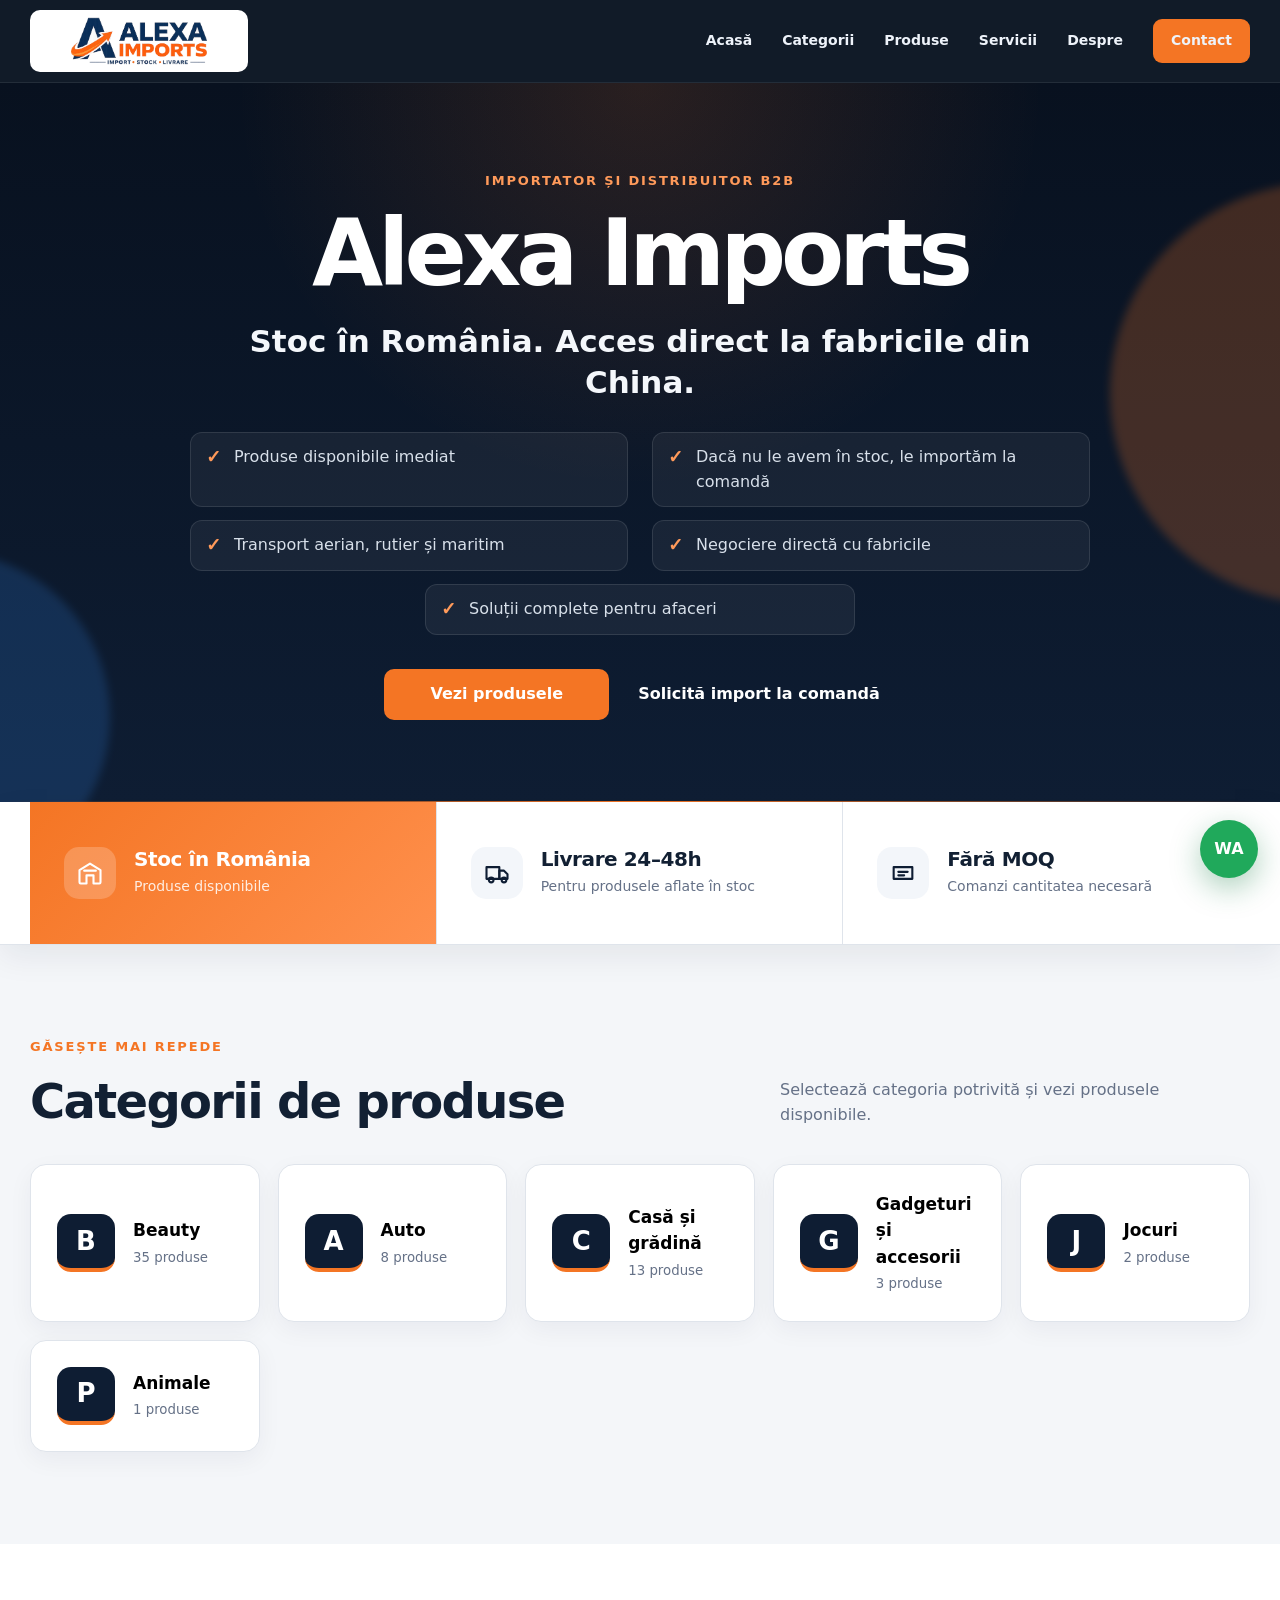
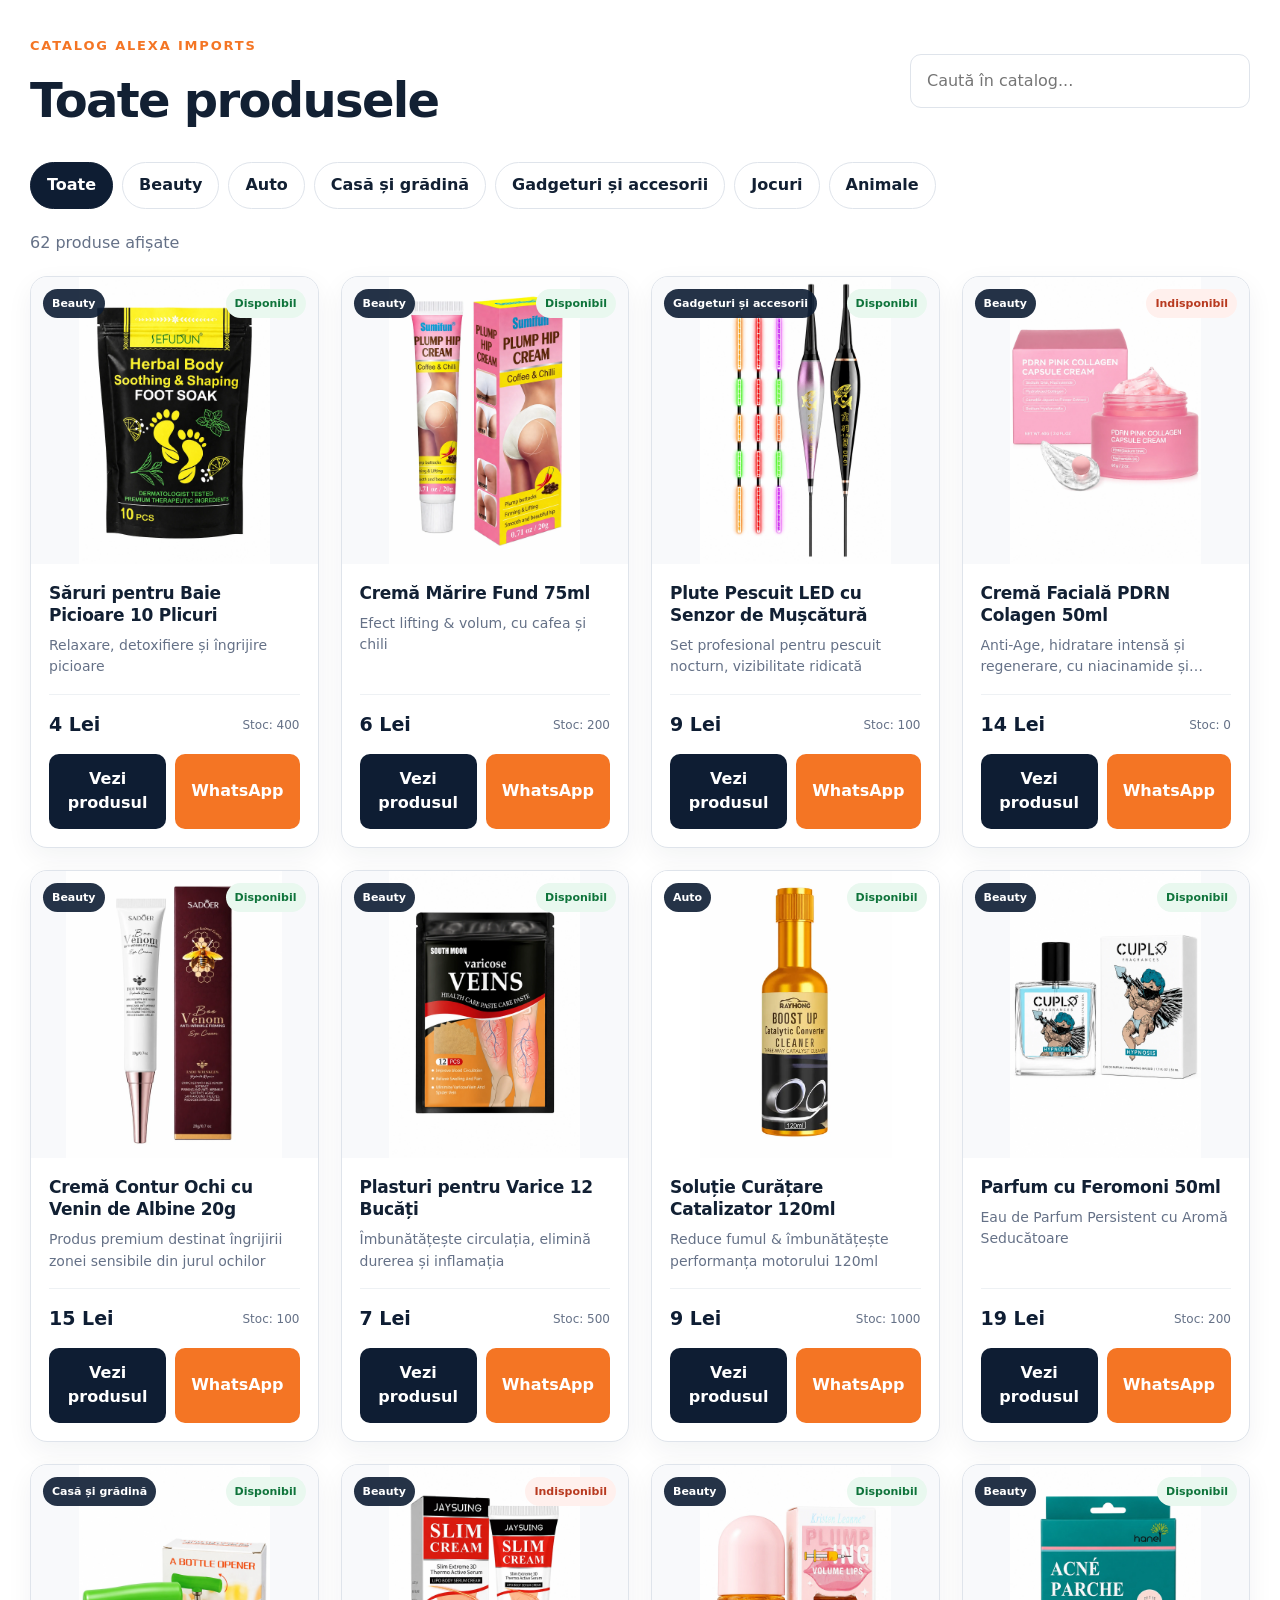
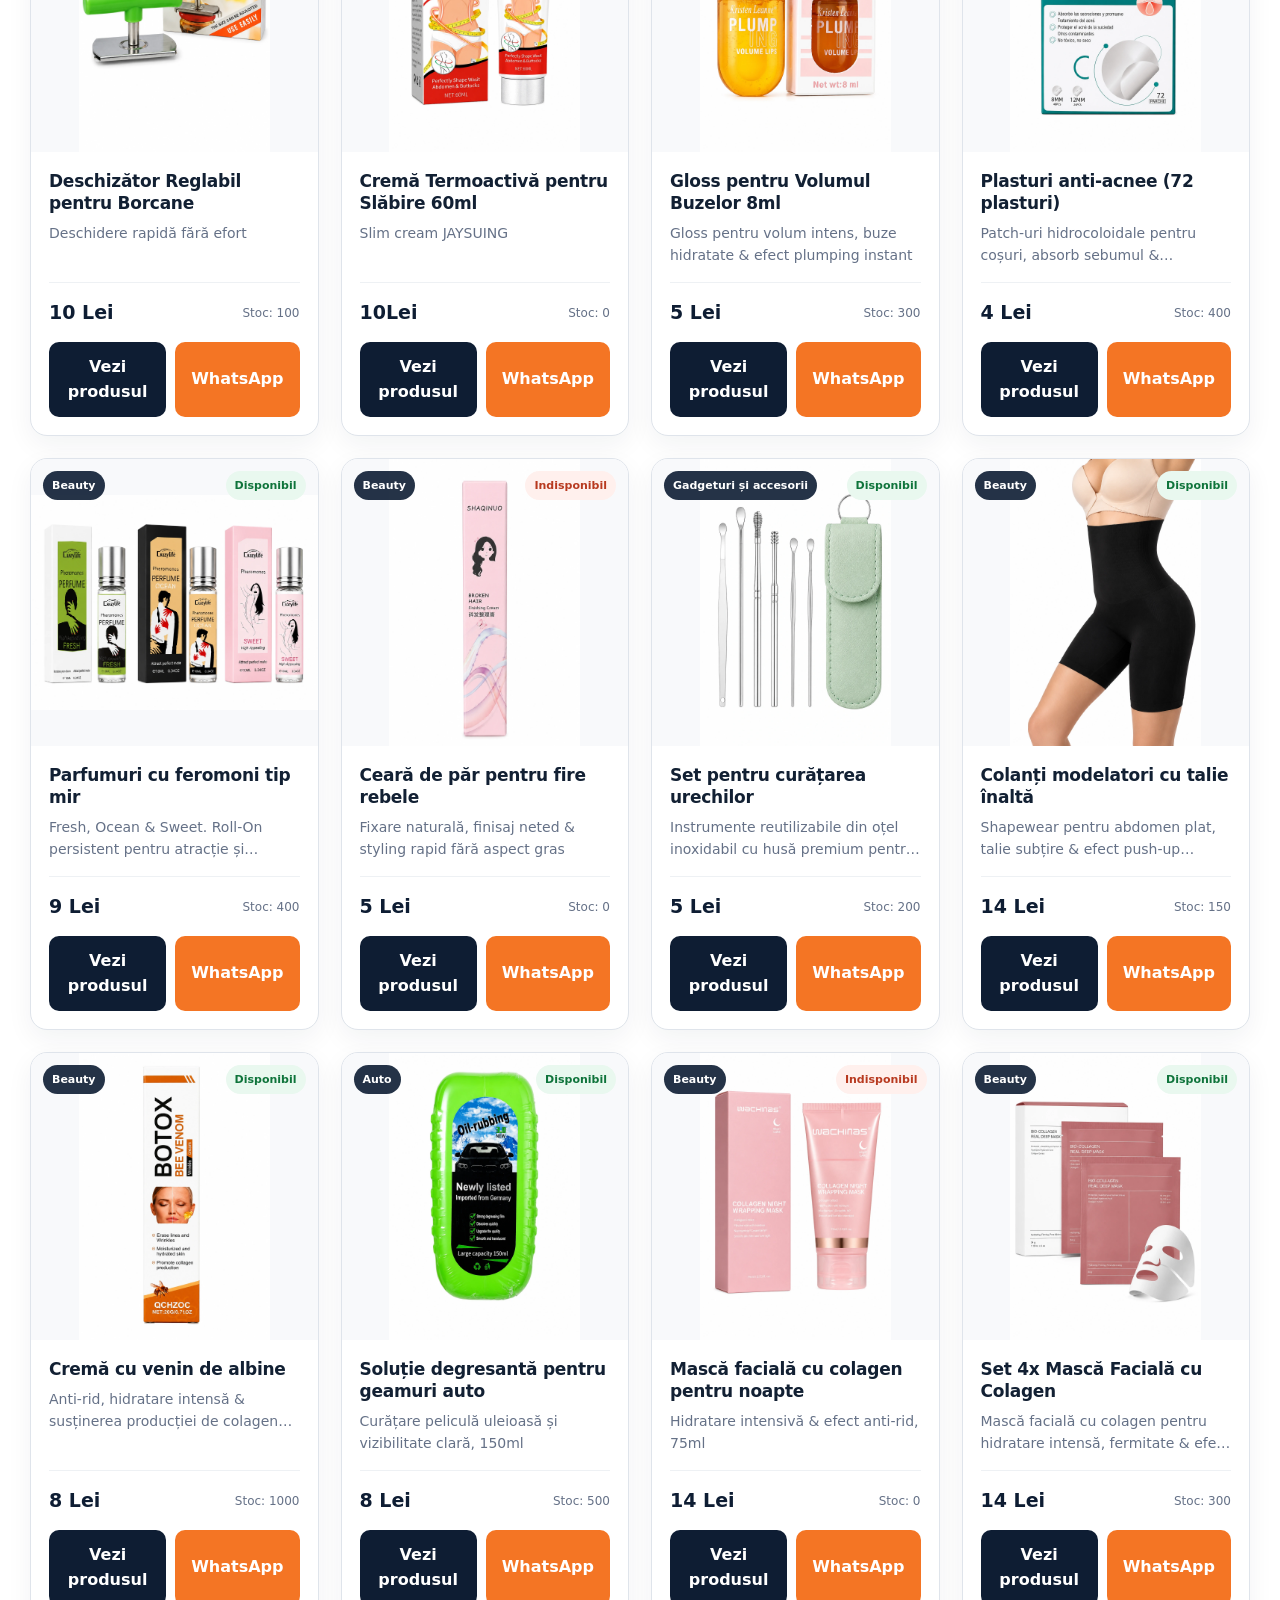
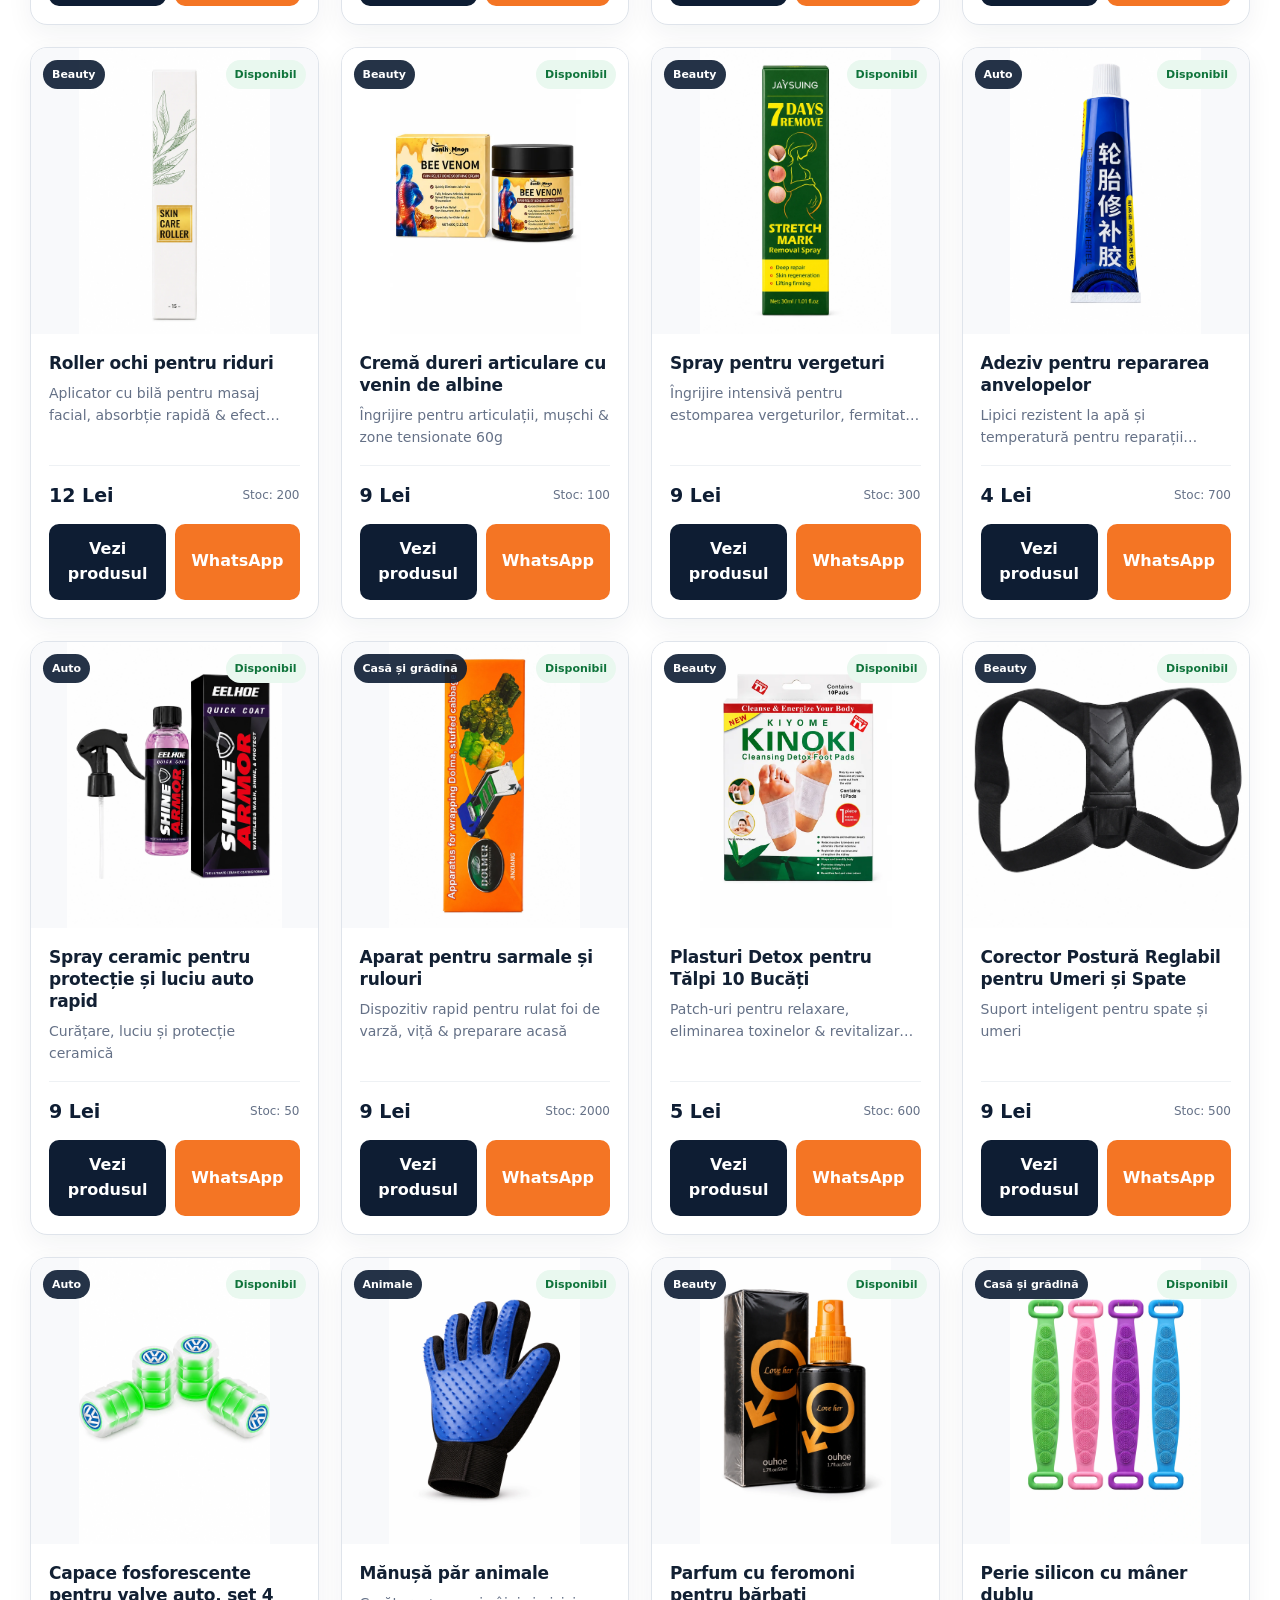
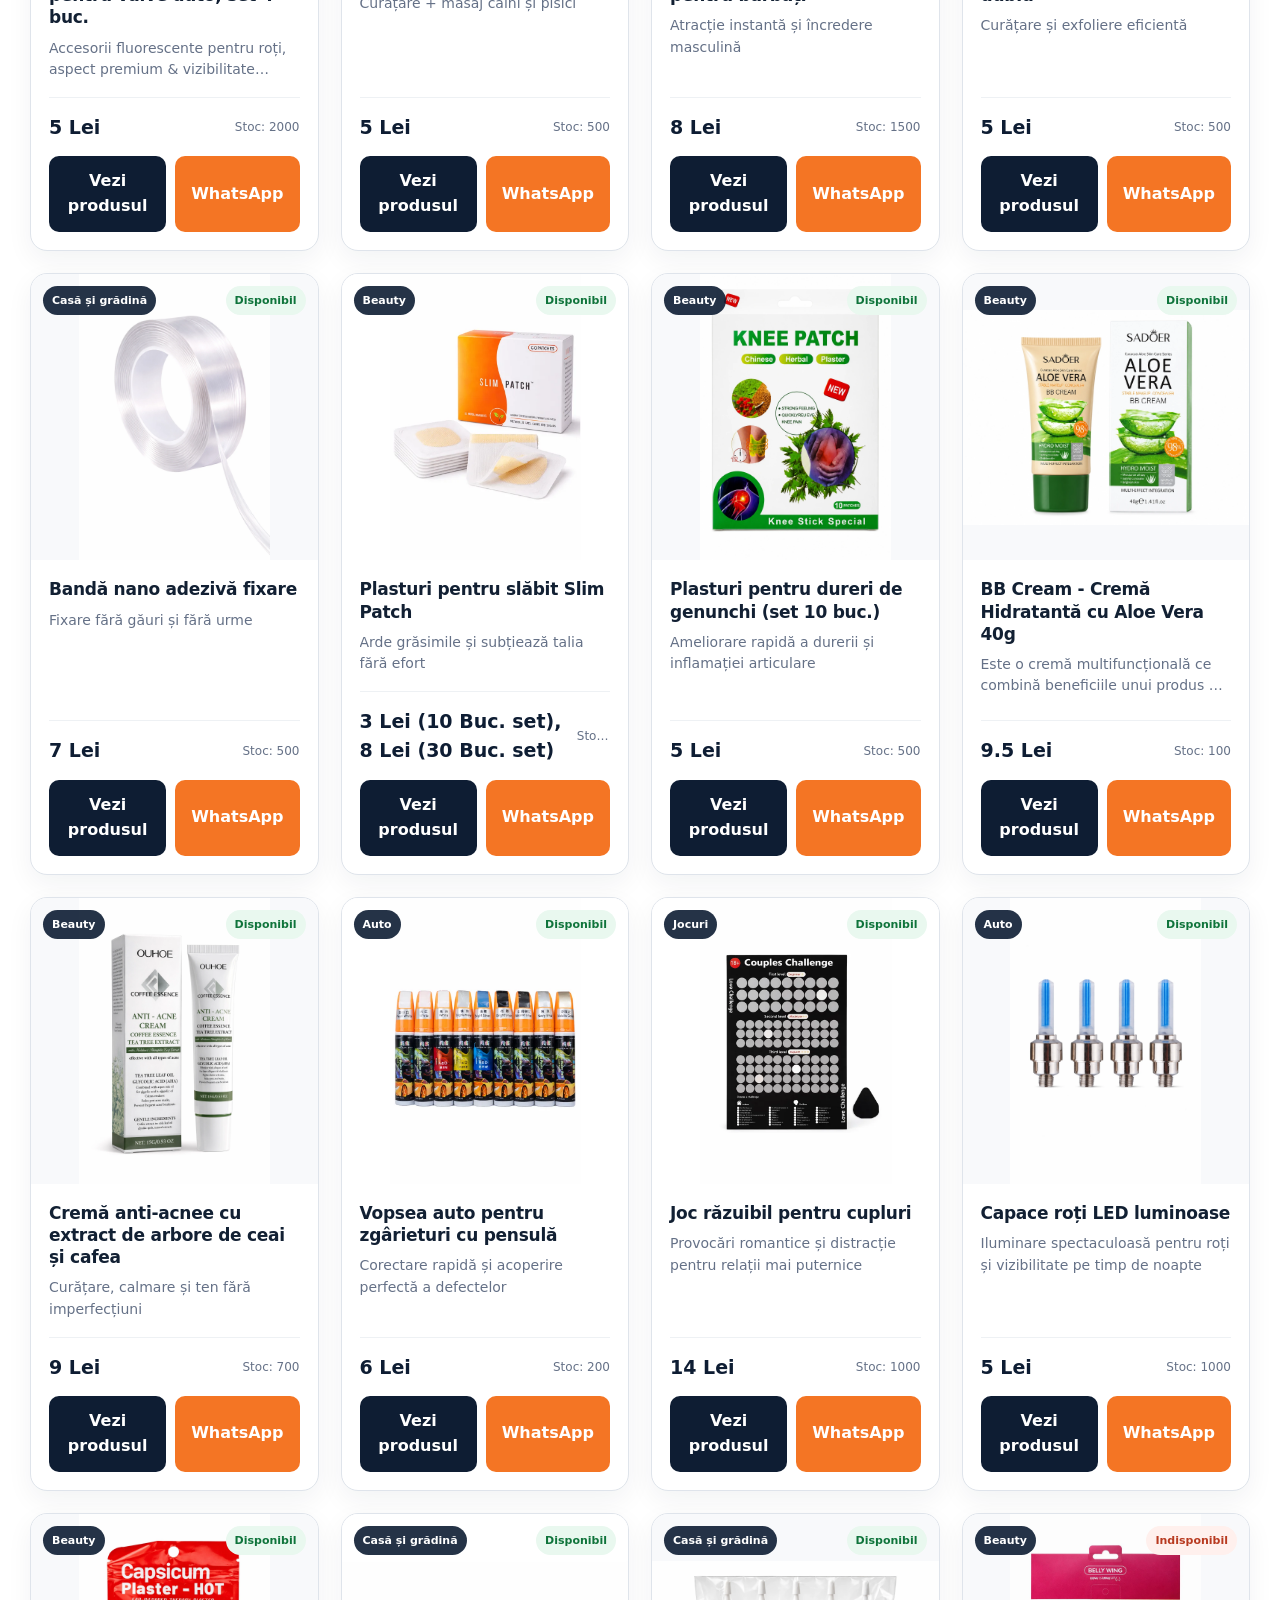
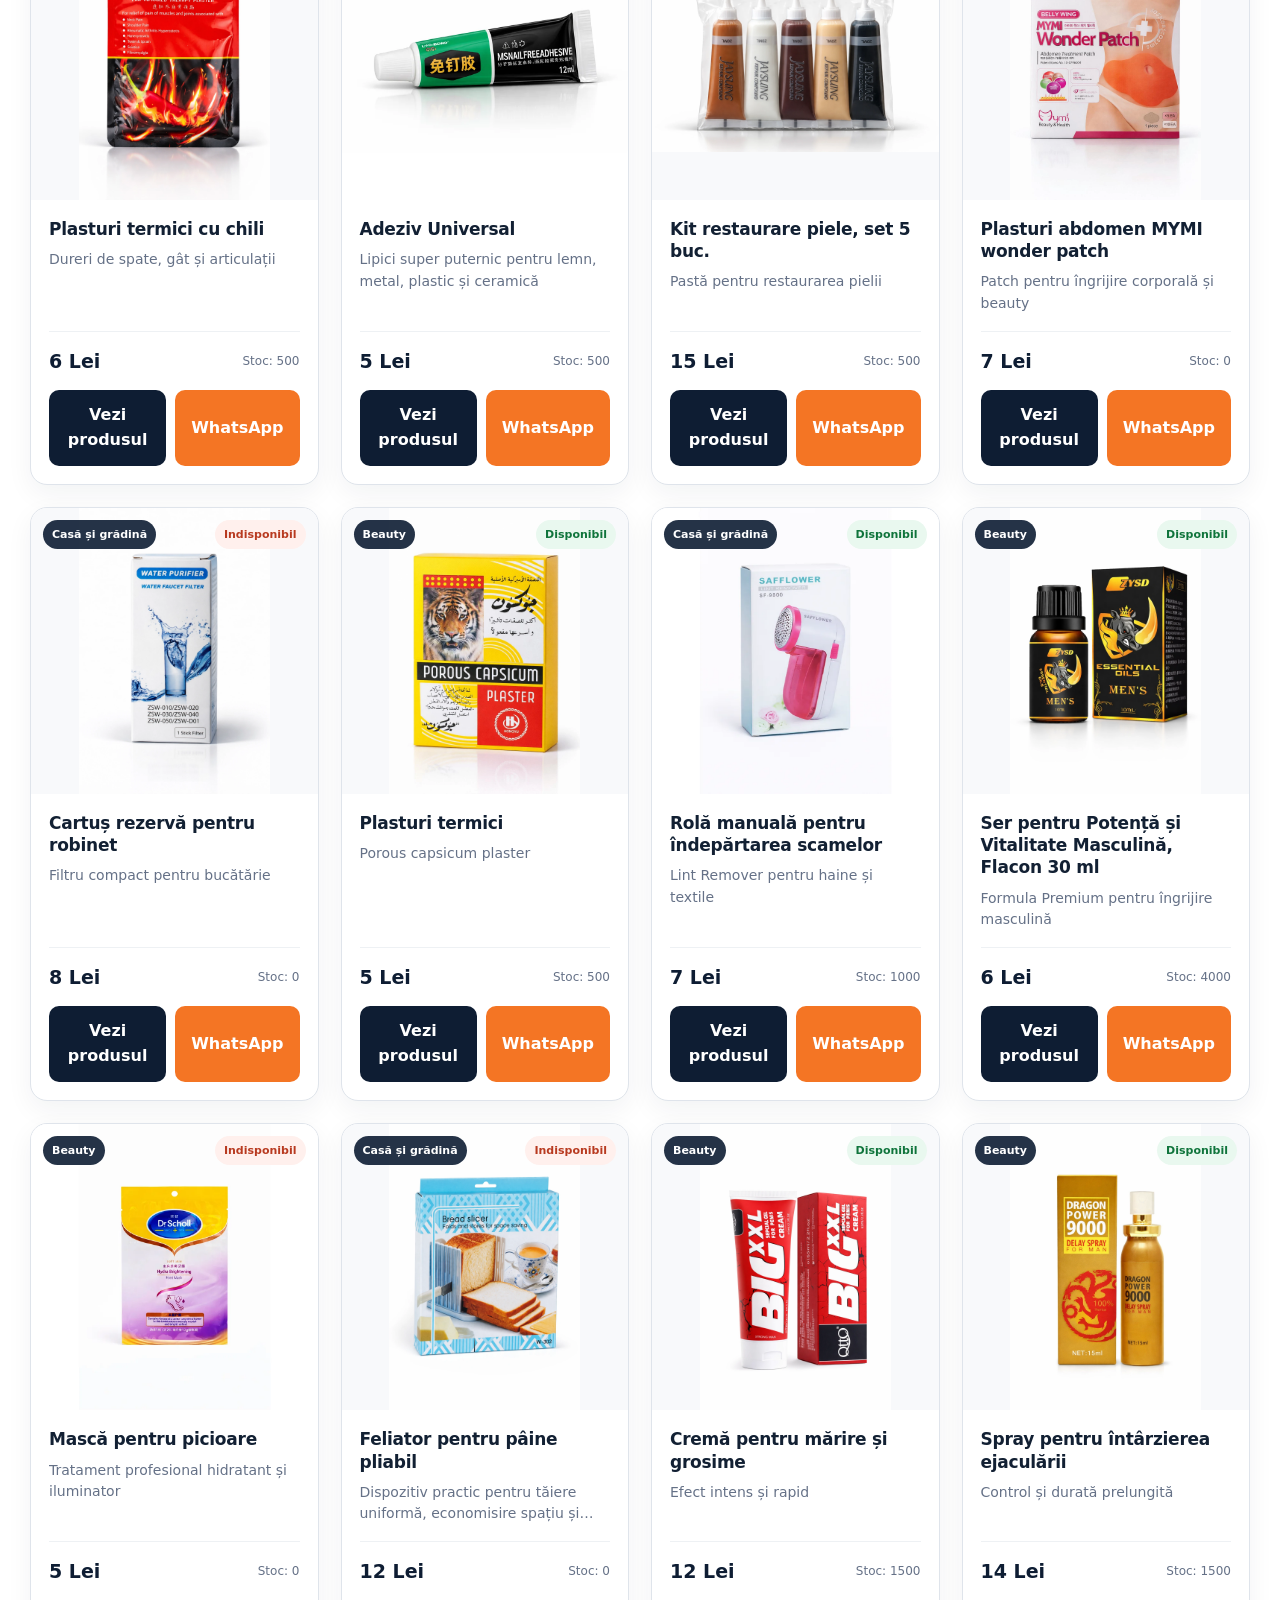
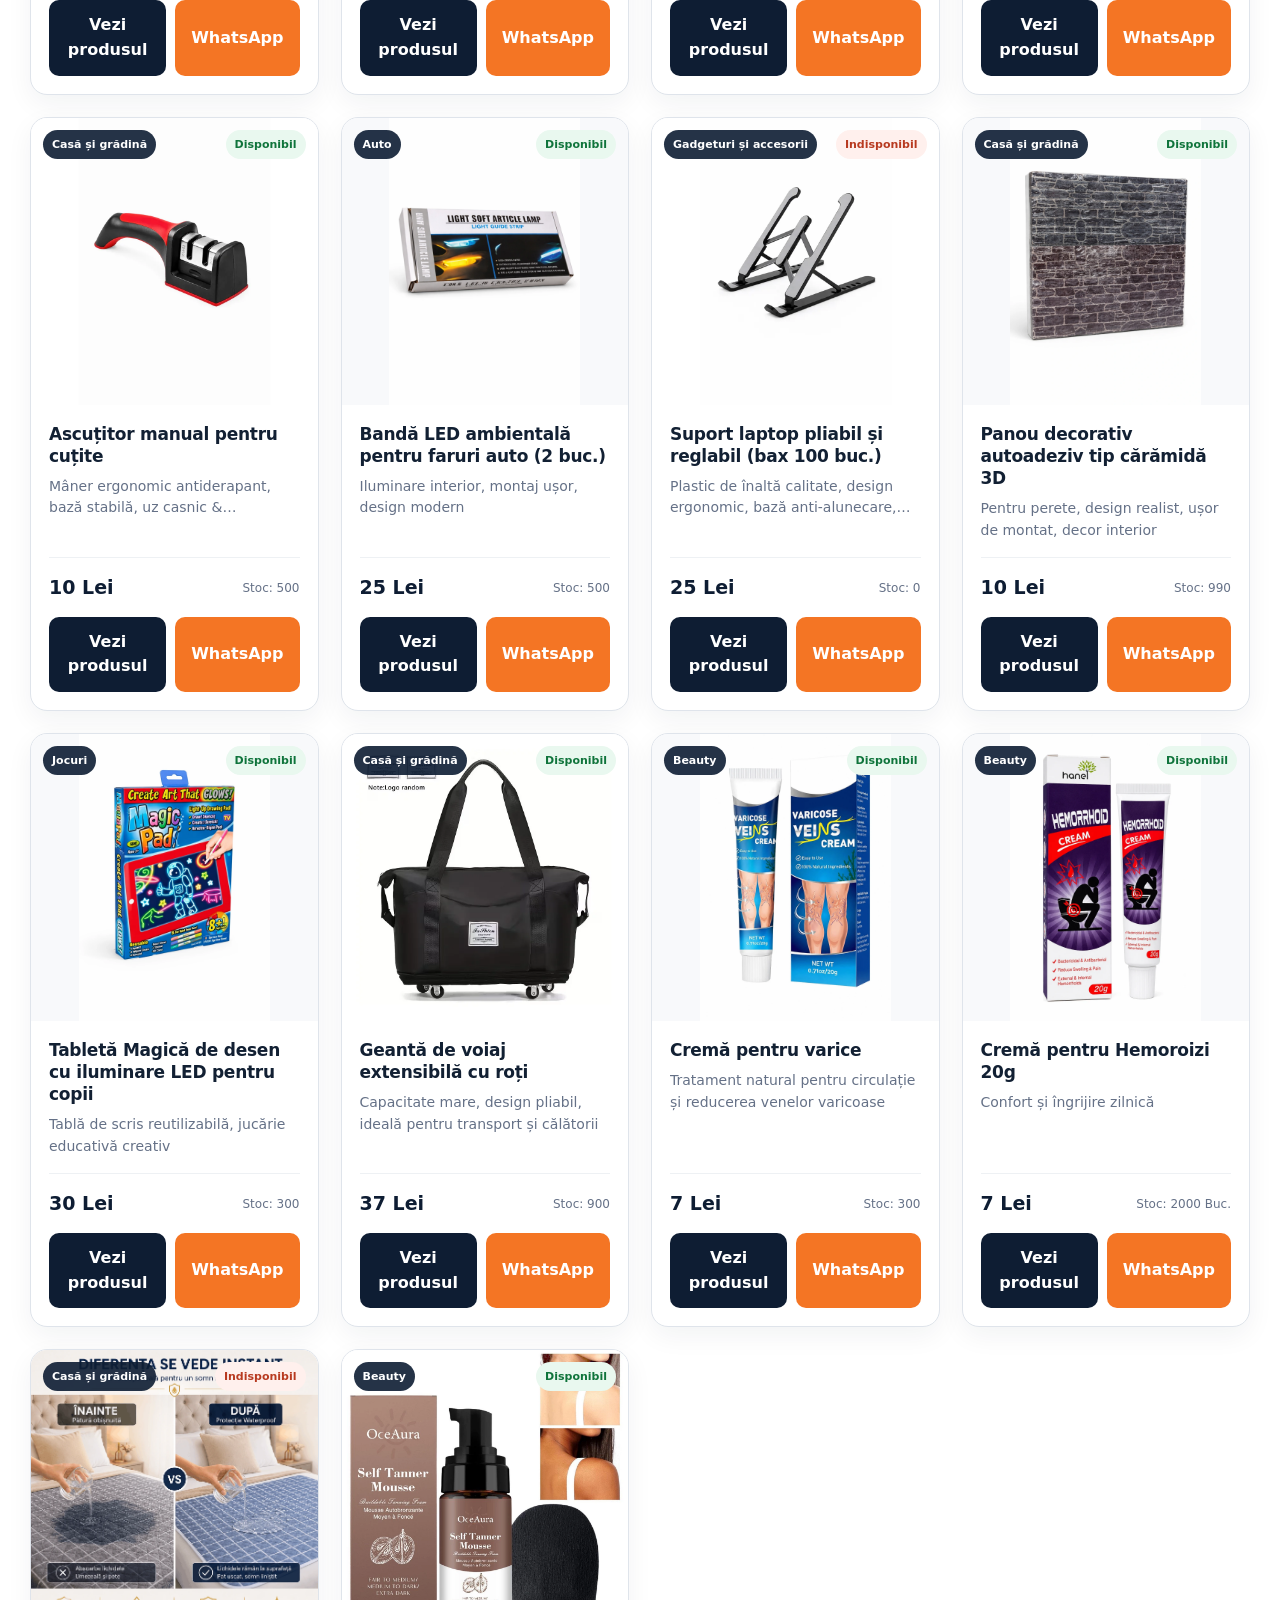
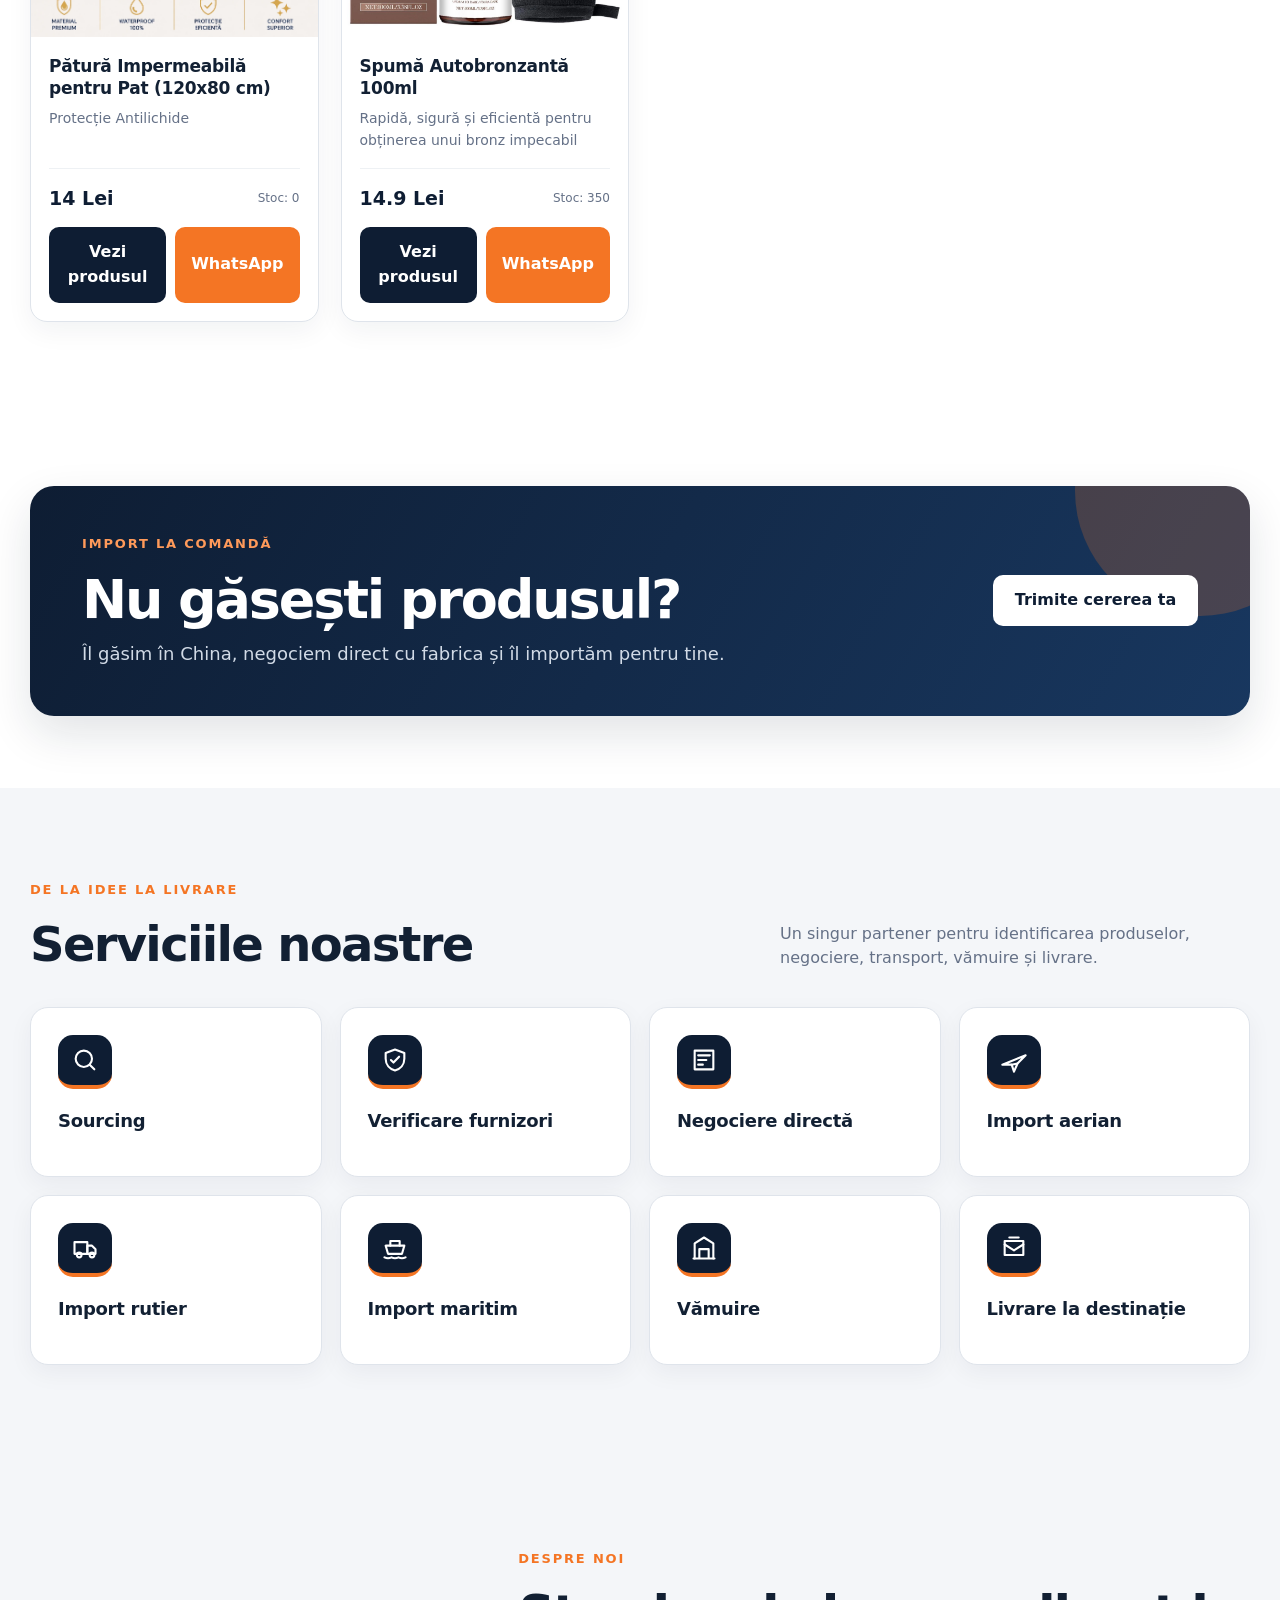
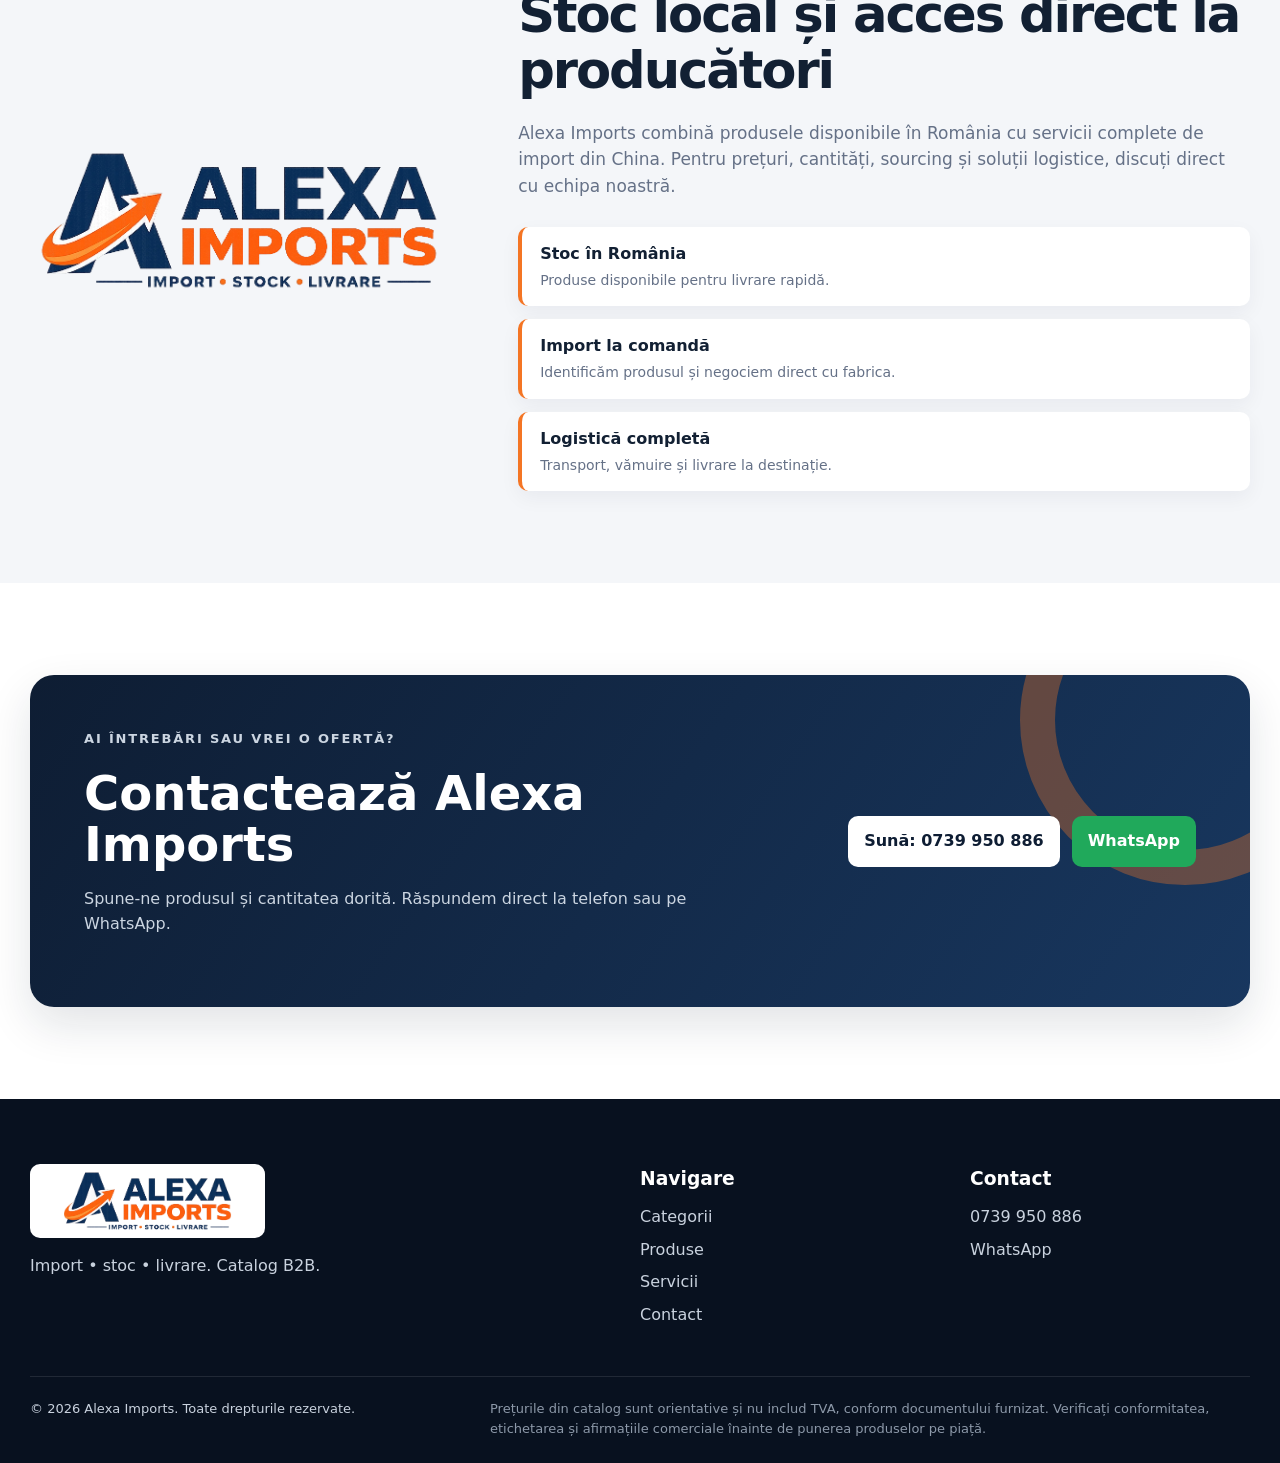
==== index.html @ 73f178d4 "Add files via upload" ====
<!DOCTYPE html>

<html lang="ro">
<head>
<meta charset="utf-8"/>
<meta content="width=device-width, initial-scale=1" name="viewport"/>
<meta content="#0e1d33" name="theme-color"/>
<meta content="Alexa Imports oferă produse din stoc în România și servicii complete de sourcing, negociere și import direct din fabricile din China pentru afaceri." name="description"/>
<title>Alexa Imports | Stoc în România și Import Direct din China</title>
<link href="assets/images/favicon.png" rel="icon"/>
<link href="https://wa.me" rel="preconnect"/>
<link href="assets/styles.css" rel="stylesheet"/>
</head>
<body>
<a class="skip-link" href="#produse">Sari la produse</a>
<header class="site-header">
<div class="container nav-wrap">
<a aria-label="Alexa Imports - Acasă" class="brand" href="#acasa">
<img alt="Alexa Imports" src="assets/images/logo.webp"/>
<span>Alexa Imports</span>
</a>
<button aria-controls="main-nav" aria-expanded="false" aria-label="Deschide meniul" class="menu-toggle">
<span></span><span></span><span></span>
</button>
<nav aria-label="Navigație principală" class="main-nav" id="main-nav">
<a href="#acasa">Acasă</a>
<a href="#categorii">Categorii</a>
<a href="#produse">Produse</a>
<a href="#servicii">Servicii</a>
<a href="#despre">Despre</a>
<a class="nav-contact" href="#contact">Contact</a>
</nav>
</div>
</header>
<main>
<section class="hero" id="acasa">
<div class="hero-glow hero-glow-one"></div>
<div class="hero-glow hero-glow-two"></div>
<div class="container hero-content">
<p class="eyebrow">IMPORTATOR ȘI DISTRIBUITOR B2B</p>
<h1>Alexa Imports</h1>
<p class="hero-lead">Stoc în România. Acces direct la fabricile din China.</p>
<ul aria-label="Avantajele Alexa Imports" class="hero-checklist">
<li>Produse disponibile imediat</li>
<li>Dacă nu le avem în stoc, le importăm la comandă</li>
<li>Transport aerian, rutier și maritim</li>
<li>Negociere directă cu fabricile</li>
<li>Soluții complete pentru afaceri</li>
</ul>
<div class="hero-actions">
<a class="btn btn-primary hero-btn" href="#produse">Vezi produsele</a>
<a class="btn btn-outline-light hero-btn" href="https://wa.me/40739950886?text=Bun%C4%83%20ziua%2C%20doresc%20s%C4%83%20solicit%20un%20import%20la%20comand%C4%83." rel="noopener" target="_blank">Solicită import la comandă</a>
</div>
</div>
</section>
<section aria-label="Beneficii comerciale" class="trust-strip">
<div class="container trust-grid">
<article class="trust-item trust-item-primary">
<span aria-hidden="true" class="trust-icon">
<svg viewbox="0 0 24 24"><path d="M3 9.5 12 4l9 5.5V20a1 1 0 0 1-1 1h-5v-7H9v7H4a1 1 0 0 1-1-1V9.5Z"></path><path d="M7 10h10"></path></svg>
</span>
<div><h2>Stoc în România</h2><p>Produse disponibile</p></div>
</article>
<article class="trust-item">
<span aria-hidden="true" class="trust-icon">
<svg viewbox="0 0 24 24"><path d="M3 7h11v10H3z"></path><path d="M14 10h4l3 3v4h-7z"></path><circle cx="7" cy="18" r="2"></circle><circle cx="18" cy="18" r="2"></circle></svg>
</span>
<div><h2>Livrare 24–48h</h2><p>Pentru produsele aflate în stoc</p></div>
</article>
<article class="trust-item">
<span aria-hidden="true" class="trust-icon">
<svg viewbox="0 0 24 24"><path d="M4 7h16v10H4z"></path><path d="M8 11h8M8 14h5"></path></svg>
</span>
<div><h2>Fără MOQ</h2><p>Comanzi cantitatea necesară</p></div>
</article>
</div>
</section>
<section class="section categories-section" id="categorii">
<div class="container">
<div class="section-heading">
<div>
<p class="eyebrow dark">GĂSEȘTE MAI REPEDE</p>
<h2>Categorii de produse</h2>
</div>
<p>Selectează categoria potrivită și vezi produsele disponibile.</p>
</div>
<div class="category-grid"><button class="category-card" data-category="Beauty"><span class="category-letter">B</span><span><strong>Beauty</strong><small>35 produse</small></span></button><button class="category-card" data-category="Auto"><span class="category-letter">A</span><span><strong>Auto</strong><small>8 produse</small></span></button><button class="category-card" data-category="Casă și grădină"><span class="category-letter">C</span><span><strong>Casă și grădină</strong><small>13 produse</small></span></button><button class="category-card" data-category="Gadgeturi și accesorii"><span class="category-letter">G</span><span><strong>Gadgeturi și accesorii</strong><small>3 produse</small></span></button><button class="category-card" data-category="Jocuri"><span class="category-letter">J</span><span><strong>Jocuri</strong><small>2 produse</small></span></button><button class="category-card" data-category="Animale"><span class="category-letter">P</span><span><strong>Animale</strong><small>1 produse</small></span></button></div>
</div>
</section>
<section class="section products-section" id="produse">
<div class="container">
<div class="section-heading products-heading">
<div>
<p class="eyebrow dark">CATALOG ALEXA IMPORTS</p>
<h2>Toate produsele</h2>
</div>
<div class="catalog-search">
<label class="sr-only" for="catalog-search">Caută în catalog</label>
<input id="catalog-search" placeholder="Caută în catalog..." type="search"/>
</div>
</div>
<div aria-label="Filtre categorii" class="filter-bar" role="group"><button class="filter active" data-category="Toate">Toate</button><button class="filter" data-category="Beauty">Beauty</button><button class="filter" data-category="Auto">Auto</button><button class="filter" data-category="Casă și grădină">Casă și grădină</button><button class="filter" data-category="Gadgeturi și accesorii">Gadgeturi și accesorii</button><button class="filter" data-category="Jocuri">Jocuri</button><button class="filter" data-category="Animale">Animale</button></div>
<p aria-live="polite" class="results-count" id="results-count"></p>
<div class="products-grid" id="products-grid"></div>
<div class="no-results" hidden="" id="no-results">
<h3>Nu am găsit produsul căutat.</h3>
<p>Încearcă alt termen sau contactează-ne pe WhatsApp.</p>
<a class="btn btn-primary" href="https://wa.me/40739950886?text=Bun%C4%83%20ziua%2C%20caut%20un%20produs%20%C3%AEn%20catalogul%20Alexa%20Imports." rel="noopener" target="_blank">Scrie pe WhatsApp</a>
</div>
</div>
</section>
<section class="section sourcing-section" id="import-la-comanda">
<div class="container sourcing-box">
<div>
<p class="eyebrow">IMPORT LA COMANDĂ</p>
<h2>Nu găsești produsul?</h2>
<p>Îl găsim în China, negociem direct cu fabrica și îl importăm pentru tine.</p>
</div>
<a class="btn btn-light sourcing-cta" href="https://wa.me/40739950886?text=Bun%C4%83%20ziua%2C%20nu%20g%C4%83sesc%20produsul%20dorit%20%C3%AEn%20catalog%20%C8%99i%20vreau%20o%20ofert%C4%83%20de%20import." rel="noopener" target="_blank">Trimite cererea ta</a>
</div>
</section>
<section class="section services-section" id="servicii">
<div class="container">
<div class="section-heading services-heading">
<div>
<p class="eyebrow dark">DE LA IDEE LA LIVRARE</p>
<h2>Serviciile noastre</h2>
</div>
<p>Un singur partener pentru identificarea produselor, negociere, transport, vămuire și livrare.</p>
</div>
<div class="services-grid">
<article class="service-card">
<span aria-hidden="true" class="service-icon"><svg viewbox="0 0 24 24"><circle cx="11" cy="11" r="7"></circle><path d="m20 20-4-4"></path></svg></span>
<h3>Sourcing</h3>
</article>
<article class="service-card">
<span aria-hidden="true" class="service-icon"><svg viewbox="0 0 24 24"><path d="M12 3 4 6v5c0 5 3.4 8.7 8 10 4.6-1.3 8-5 8-10V6l-8-3Z"></path><path d="m8.5 12 2.2 2.2 4.8-5"></path></svg></span>
<h3>Verificare furnizori</h3>
</article>
<article class="service-card">
<span aria-hidden="true" class="service-icon"><svg viewbox="0 0 24 24"><path d="M7 8h10M7 12h7M7 16h4"></path><path d="M4 4h16v16H4z"></path></svg></span>
<h3>Negociere directă</h3>
</article>
<article class="service-card">
<span aria-hidden="true" class="service-icon"><svg viewbox="0 0 24 24"><path d="m2 16 20-8-7 7-3 7-2-6-8 0Z"></path><path d="m10 16 5-1"></path></svg></span>
<h3>Import aerian</h3>
</article>
<article class="service-card">
<span aria-hidden="true" class="service-icon"><svg viewbox="0 0 24 24"><path d="M3 7h11v10H3z"></path><path d="M14 10h4l3 3v4h-7z"></path><circle cx="7" cy="18" r="2"></circle><circle cx="18" cy="18" r="2"></circle></svg></span>
<h3>Import rutier</h3>
</article>
<article class="service-card">
<span aria-hidden="true" class="service-icon"><svg viewbox="0 0 24 24"><path d="M4 10h16l-2 7H6l-2-7Z"></path><path d="M8 10V6h8v4M3 20c2 1 4 1 6 0 2 1 4 1 6 0 2 1 4 1 6 0"></path></svg></span>
<h3>Import maritim</h3>
</article>
<article class="service-card">
<span aria-hidden="true" class="service-icon"><svg viewbox="0 0 24 24"><path d="M4 21V8l8-5 8 5v13"></path><path d="M8 21v-8h8v8M3 21h18"></path></svg></span>
<h3>Vămuire</h3>
</article>
<article class="service-card">
<span aria-hidden="true" class="service-icon"><svg viewbox="0 0 24 24"><path d="M4 6h16v12H4z"></path><path d="m4 9 8 5 8-5"></path><path d="M8 3h8"></path></svg></span>
<h3>Livrare la destinație</h3>
</article>
</div>
</div>
</section>
<section class="section about-section" id="despre">
<div class="container about-grid">
<div class="about-logo">
<img alt="Logo Alexa Imports" src="assets/images/logo.webp"/>
</div>
<div class="about-copy">
<p class="eyebrow dark">DESPRE NOI</p>
<h2>Stoc local și acces direct la producători</h2>
<p>Alexa Imports combină produsele disponibile în România cu servicii complete de import din China. Pentru prețuri, cantități, sourcing și soluții logistice, discuți direct cu echipa noastră.</p>
<div class="benefit-list">
<div><strong>Stoc în România</strong><span>Produse disponibile pentru livrare rapidă.</span></div>
<div><strong>Import la comandă</strong><span>Identificăm produsul și negociem direct cu fabrica.</span></div>
<div><strong>Logistică completă</strong><span>Transport, vămuire și livrare la destinație.</span></div>
</div>
</div>
</div>
</section>
<section class="section contact-section" id="contact">
<div class="container contact-box">
<div>
<p class="eyebrow">AI ÎNTREBĂRI SAU VREI O OFERTĂ?</p>
<h2>Contactează Alexa Imports</h2>
<p>Spune-ne produsul și cantitatea dorită. Răspundem direct la telefon sau pe WhatsApp.</p>
</div>
<div class="contact-actions">
<a class="btn btn-light" href="tel:+40739950886">Sună: 0739 950 886</a>
<a class="btn btn-whatsapp" href="https://wa.me/40739950886?text=Bun%C4%83%20ziua%2C%20doresc%20o%20ofert%C4%83%20pentru%20produsele%20Alexa%20Imports." rel="noopener" target="_blank">WhatsApp</a>
</div>
</div>
</section>
</main>
<footer class="site-footer">
<div class="container footer-grid">
<div>
<a class="brand footer-brand" href="#acasa">
<img alt="" src="assets/images/logo.webp"/>
<span>Alexa Imports</span>
</a>
<p>Import • stoc • livrare. Catalog B2B.</p>
</div>
<div>
<h3>Navigare</h3>
<a href="#categorii">Categorii</a>
<a href="#produse">Produse</a>
<a href="#servicii">Servicii</a>
<a href="#contact">Contact</a>
</div>
<div>
<h3>Contact</h3>
<a href="tel:+40739950886">0739 950 886</a>
<a href="https://wa.me/40739950886" rel="noopener" target="_blank">WhatsApp</a>
</div>
</div>
<div class="container footer-bottom">
<p>© <span id="year"></span> Alexa Imports. Toate drepturile rezervate.</p>
<p class="disclaimer">Prețurile din catalog sunt orientative și nu includ TVA, conform documentului furnizat. Verificați conformitatea, etichetarea și afirmațiile comerciale înainte de punerea produselor pe piață.</p>
</div>
</footer>
<a aria-label="Contactează-ne pe WhatsApp" class="floating-whatsapp" href="https://wa.me/40739950886?text=Bun%C4%83%20ziua%2C%20doresc%20detalii%20despre%20un%20produs%20Alexa%20Imports." rel="noopener" target="_blank">WA</a>
<dialog class="product-modal" id="product-modal">
<button aria-label="Închide" class="modal-close">×</button>
<div class="modal-content" id="modal-content"></div>
</dialog>
<script src="assets/products.js"></script>
<script src="assets/app.js"></script>
</body>
</html>
---- assets/styles.css ----
:root{
  --navy:#0e1d33;
  --navy-2:#152b4a;
  --orange:#f47524;
  --orange-dark:#d85d10;
  --white:#ffffff;
  --ink:#122033;
  --muted:#657187;
  --soft:#f4f6f9;
  --line:#dfe4eb;
  --green:#168a4b;
  --shadow:0 18px 45px rgba(14,29,51,.12);
  --radius:18px;
  --container:1220px;
}
*{box-sizing:border-box}
html{scroll-behavior:smooth}
body{
  margin:0;
  color:var(--ink);
  background:var(--white);
  font-family:Inter,ui-sans-serif,system-ui,-apple-system,BlinkMacSystemFont,"Segoe UI",sans-serif;
  line-height:1.55;
}
img{max-width:100%;display:block}
button,input{font:inherit}
button{cursor:pointer}
a{color:inherit;text-decoration:none}
.container{width:min(var(--container),calc(100% - 40px));margin-inline:auto}
.sr-only{position:absolute;width:1px;height:1px;padding:0;margin:-1px;overflow:hidden;clip:rect(0,0,0,0);white-space:nowrap;border:0}
.skip-link{position:fixed;z-index:9999;top:8px;left:8px;padding:10px 14px;background:white;color:var(--navy);transform:translateY(-150%);border-radius:8px}
.skip-link:focus{transform:none}
.site-header{
  position:sticky;top:0;z-index:1000;
  background:rgba(8,18,32,.96);
  border-bottom:1px solid rgba(255,255,255,.08);
  backdrop-filter:blur(14px);
}
.nav-wrap{height:82px;display:flex;align-items:center;justify-content:space-between;gap:28px}
.brand{display:flex;align-items:center;gap:12px;color:white;font-size:18px;font-weight:850;letter-spacing:-.02em}
.brand img{width:52px;height:52px;object-fit:cover;border-radius:50%;background:white;border:2px solid rgba(244,117,36,.9)}
.main-nav{display:flex;align-items:center;gap:30px;color:#eef3fa;font-weight:700;font-size:14px}
.main-nav a{padding:10px 0;position:relative}
.main-nav a:not(.nav-contact)::after{content:"";position:absolute;left:0;right:100%;bottom:2px;height:2px;background:var(--orange);transition:.2s}
.main-nav a:hover::after{right:0}
.nav-contact{background:var(--orange);padding:11px 18px!important;border-radius:9px}
.nav-contact:hover{background:var(--orange-dark)}
.menu-toggle{display:none;border:0;background:transparent;padding:8px}
.menu-toggle span{display:block;width:25px;height:2px;background:white;margin:5px 0}
.hero{
  min-height:690px;display:grid;place-items:center;position:relative;overflow:hidden;
  background:
    radial-gradient(circle at 50% 0%,rgba(244,117,36,.14),transparent 42%),
    linear-gradient(180deg,#08111f 0%,#0e1d33 100%);
  color:white;
}
.hero::after{
  content:"";position:absolute;inset:auto 0 0;height:1px;
  background:linear-gradient(90deg,transparent,var(--orange),transparent);
}
.hero-glow{position:absolute;border-radius:50%;filter:blur(4px);opacity:.24}
.hero-glow-one{width:420px;height:420px;background:var(--orange);right:-250px;top:100px}
.hero-glow-two{width:330px;height:330px;background:#2d73c7;left:-220px;bottom:-80px}
.hero-content{position:relative;z-index:1;text-align:center;padding:88px 0 82px;max-width:980px}
.eyebrow{margin:0 0 18px;color:#ff9a5a;font-size:13px;font-weight:850;letter-spacing:.14em}
.eyebrow.dark{color:var(--orange)}
.hero h1{margin:0 auto;font-size:clamp(54px,8vw,92px);line-height:.98;letter-spacing:-.055em}
.hero-lead{max-width:820px;margin:22px auto 30px;color:#f4f7fb;font-size:clamp(21px,2.5vw,31px);font-weight:750;line-height:1.3}
.hero-checklist{
  list-style:none;max-width:900px;margin:0 auto 34px;padding:0;display:grid;grid-template-columns:repeat(2,minmax(0,1fr));
  gap:13px 24px;text-align:left;
}
.hero-checklist li{position:relative;padding:12px 15px 12px 43px;color:#d8e0ea;background:rgba(255,255,255,.055);border:1px solid rgba(255,255,255,.1);border-radius:12px}
.hero-checklist li::before{content:"✓";position:absolute;left:15px;top:10px;color:#ff9a5a;font-weight:950;font-size:18px}
.hero-checklist li:last-child{grid-column:1/-1;justify-self:center;min-width:min(100%,430px)}
.hero-actions{display:flex;justify-content:center;gap:13px;flex-wrap:wrap}
.hero-btn{min-width:225px;padding:15px 22px}
.btn-outline-light{background:transparent;color:white;border:1px solid rgba(255,255,255,.45)}
.btn-outline-light:hover{background:white;color:var(--navy);border-color:white}
.trust-strip{position:relative;z-index:3;background:white;border-bottom:1px solid var(--line);box-shadow:0 12px 30px rgba(14,29,51,.07)}
.trust-grid{display:grid;grid-template-columns:repeat(3,1fr);gap:0}
.trust-item{display:flex;align-items:center;gap:18px;min-height:142px;padding:27px 34px;border-right:1px solid var(--line)}
.trust-item:last-child{border-right:0}
.trust-item-primary{background:linear-gradient(135deg,var(--orange),#ff904d);color:white}
.trust-icon{flex:0 0 52px;width:52px;height:52px;border-radius:15px;display:grid;place-items:center;background:#f3f6fa;color:var(--navy)}
.trust-item-primary .trust-icon{background:rgba(255,255,255,.2);color:white}
.trust-icon svg,.service-icon svg{width:28px;height:28px;fill:none;stroke:currentColor;stroke-width:1.8;stroke-linecap:round;stroke-linejoin:round}
.trust-item h2{font-size:20px;line-height:1.15;margin:0 0 5px;letter-spacing:-.02em}
.trust-item p{margin:0;color:var(--muted);font-size:14px}
.trust-item-primary p{color:rgba(255,255,255,.86)}
.section{padding:92px 0}
.categories-section{background:var(--soft)}
.section-heading{display:flex;align-items:end;justify-content:space-between;gap:40px;margin-bottom:36px}
.section-heading h2{font-size:clamp(32px,4vw,48px);line-height:1.1;margin:0;letter-spacing:-.035em}
.section-heading>p{max-width:470px;margin:0;color:var(--muted)}
.category-grid{display:grid;grid-template-columns:repeat(5,1fr);gap:18px}
.category-card{
  border:1px solid var(--line);background:white;border-radius:16px;padding:26px;text-align:left;
  display:flex;align-items:center;gap:18px;box-shadow:0 8px 24px rgba(14,29,51,.05);transition:.2s;
}
.category-card:hover{transform:translateY(-5px);border-color:var(--orange);box-shadow:var(--shadow)}
.category-letter{
  flex:0 0 58px;width:58px;height:58px;border-radius:14px;display:grid;place-items:center;
  background:var(--navy);color:white;font-size:26px;font-weight:900;border-bottom:4px solid var(--orange)
}
.category-card strong{display:block;font-size:17px}.category-card small{display:block;margin-top:4px;color:var(--muted)}
.products-section{background:white}
.products-heading{align-items:center}
.catalog-search input{width:min(340px,80vw);border:1px solid var(--line);padding:14px 16px;border-radius:11px;outline:none}
.catalog-search input:focus{border-color:var(--orange);box-shadow:0 0 0 4px rgba(244,117,36,.13)}
.filter-bar{display:flex;gap:9px;flex-wrap:wrap;margin-bottom:22px}
.filter{border:1px solid var(--line);border-radius:999px;background:white;color:var(--ink);padding:10px 16px;font-weight:750}
.filter:hover,.filter.active{background:var(--navy);border-color:var(--navy);color:white}
.results-count{color:var(--muted);margin:0 0 20px}
.products-grid{display:grid;grid-template-columns:repeat(4,1fr);gap:22px}
.product-card{
  min-width:0;display:flex;flex-direction:column;background:white;border:1px solid var(--line);
  border-radius:17px;overflow:hidden;box-shadow:0 9px 27px rgba(14,29,51,.055);transition:.22s
}
.product-card:hover{transform:translateY(-5px);box-shadow:var(--shadow);border-color:#cfd5dd}
.product-image{position:relative;aspect-ratio:1/1;background:#f8f9fb;overflow:hidden}
.product-image img{width:100%;height:100%;object-fit:contain;transition:transform .35s}
.product-card:hover .product-image img{transform:scale(1.035)}
.category-pill{position:absolute;top:12px;left:12px;background:rgba(14,29,51,.9);color:white;padding:6px 9px;border-radius:999px;font-size:11px;font-weight:800}
.stock-pill{position:absolute;right:12px;top:12px;padding:6px 9px;border-radius:999px;font-size:11px;font-weight:800;background:#e9f8ef;color:#0f743b}
.stock-pill.out{background:#fff0ed;color:#b83a20}
.product-body{display:flex;flex-direction:column;flex:1;padding:18px}
.product-body h3{font-size:17px;line-height:1.3;margin:0 0 9px;letter-spacing:-.015em}
.product-description{color:var(--muted);font-size:14px;margin:0 0 16px;display:-webkit-box;-webkit-line-clamp:2;-webkit-box-orient:vertical;overflow:hidden}
.product-meta{margin-top:auto;display:flex;align-items:center;justify-content:space-between;gap:10px;padding-top:15px;border-top:1px solid #eef1f4}
.product-price{font-size:19px;font-weight:900;color:var(--navy)}
.product-stock{font-size:12px;color:var(--muted);white-space:nowrap;overflow:hidden;text-overflow:ellipsis;max-width:110px}
.card-actions{display:grid;grid-template-columns:1fr 1fr;gap:9px;margin-top:14px}
.btn{display:inline-flex;align-items:center;justify-content:center;border:0;border-radius:10px;padding:13px 16px;font-weight:850;text-align:center;transition:.2s}
.btn-primary{background:var(--orange);color:white}.btn-primary:hover{background:var(--orange-dark)}
.btn-secondary{background:var(--navy);color:white}.btn-secondary:hover{background:var(--navy-2)}
.btn-light{background:white;color:var(--navy)}.btn-light:hover{background:#f0f3f7}
.btn-whatsapp{background:#20a95b;color:white}.btn-whatsapp:hover{background:#168a4b}
.no-results{text-align:center;padding:65px 20px;border:1px dashed var(--line);border-radius:18px;background:var(--soft)}

.sourcing-section{padding:72px 0;background:white}
.sourcing-box{
  position:relative;overflow:hidden;display:flex;align-items:center;justify-content:space-between;gap:40px;
  padding:48px 52px;border-radius:24px;color:white;background:linear-gradient(120deg,var(--navy),#18375f);box-shadow:var(--shadow)
}
.sourcing-box::before{content:"";position:absolute;width:250px;height:250px;right:-75px;top:-120px;border-radius:50%;background:rgba(244,117,36,.22)}
.sourcing-box> *{position:relative;z-index:1}
.sourcing-box h2{font-size:clamp(34px,4.5vw,54px);line-height:1.05;margin:0 0 12px;letter-spacing:-.04em}
.sourcing-box p:not(.eyebrow){margin:0;max-width:720px;color:#d1dae6;font-size:18px}
.sourcing-cta{min-width:205px;white-space:nowrap}
.services-section{background:var(--soft)}
.services-heading{align-items:end}
.services-grid{display:grid;grid-template-columns:repeat(4,1fr);gap:18px}
.service-card{
  min-height:170px;padding:27px;border:1px solid var(--line);border-radius:18px;background:white;
  box-shadow:0 8px 24px rgba(14,29,51,.05);transition:.2s
}
.service-card:hover{transform:translateY(-5px);border-color:var(--orange);box-shadow:var(--shadow)}
.service-icon{width:54px;height:54px;border-radius:15px;display:grid;place-items:center;color:white;background:var(--navy);border-bottom:4px solid var(--orange)}
.service-card h3{margin:21px 0 0;font-size:18px;line-height:1.25;letter-spacing:-.015em}
.about-section{background:var(--soft)}
.about-grid{display:grid;grid-template-columns:.8fr 1.4fr;align-items:center;gap:70px}
.about-logo{display:grid;place-items:center}
.about-logo img{width:min(430px,100%);border-radius:50%;box-shadow:var(--shadow)}
.about-copy h2{font-size:clamp(34px,4vw,52px);line-height:1.08;margin:0 0 22px;letter-spacing:-.04em}
.about-copy>p:not(.eyebrow){color:var(--muted);font-size:17px}
.benefit-list{display:grid;gap:13px;margin-top:28px}
.benefit-list div{background:white;border-left:4px solid var(--orange);border-radius:10px;padding:15px 18px;box-shadow:0 7px 20px rgba(14,29,51,.05)}
.benefit-list strong{display:block}.benefit-list span{display:block;color:var(--muted);font-size:14px;margin-top:3px}
.contact-section{background:white}
.contact-box{
  position:relative;overflow:hidden;display:flex;align-items:center;justify-content:space-between;gap:40px;
  color:white;background:linear-gradient(125deg,var(--navy),#18375f);border-radius:24px;padding:54px;
  box-shadow:var(--shadow)
}
.contact-box::after{content:"";position:absolute;width:260px;height:260px;right:-100px;top:-120px;border:35px solid rgba(244,117,36,.35);border-radius:50%}
.contact-box>div{position:relative;z-index:1}
.contact-box h2{font-size:clamp(32px,4vw,48px);line-height:1.08;margin:0 0 12px}
.contact-box p{max-width:650px;color:#cbd5e1}
.contact-actions{display:flex;gap:12px;flex-wrap:wrap;min-width:max-content}
.site-footer{background:#08111f;color:#c9d2de;padding:65px 0 24px}
.footer-grid{display:grid;grid-template-columns:2fr 1fr 1fr;gap:50px;padding-bottom:40px}
.footer-brand{margin-bottom:16px}.footer-grid h3{color:white;margin:0 0 12px}.footer-grid a:not(.brand){display:block;margin:8px 0;color:#c9d2de}
.footer-grid a:hover{color:#ff9a5a}
.footer-bottom{border-top:1px solid rgba(255,255,255,.1);padding-top:22px;font-size:13px;display:flex;justify-content:space-between;gap:30px}
.footer-bottom p{margin:0}.disclaimer{max-width:760px;color:#8d99a9}
.floating-whatsapp{
  position:fixed;z-index:800;right:22px;bottom:22px;width:58px;height:58px;border-radius:50%;
  display:grid;place-items:center;background:#20a95b;color:white;font-weight:900;
  box-shadow:0 10px 30px rgba(16,120,62,.35)
}
.floating-whatsapp:hover{transform:translateY(-3px)}
.product-modal{width:min(940px,calc(100% - 28px));border:0;border-radius:20px;padding:0;box-shadow:0 25px 100px rgba(0,0,0,.45)}
.product-modal::backdrop{background:rgba(4,12,24,.75);backdrop-filter:blur(3px)}
.modal-close{position:absolute;z-index:2;right:15px;top:12px;width:40px;height:40px;border-radius:50%;border:0;background:rgba(14,29,51,.08);font-size:27px}
.modal-content{display:grid;grid-template-columns:1fr 1.15fr}
.modal-image{background:#f6f7f9;min-height:470px;display:grid;place-items:center;padding:24px}
.modal-image img{width:100%;height:100%;max-height:520px;object-fit:contain}
.modal-copy{padding:48px 42px}
.modal-copy h2{font-size:34px;line-height:1.15;margin:8px 0 16px}
.modal-copy p{color:var(--muted)}
.modal-price{font-size:27px;font-weight:900;color:var(--navy);margin:20px 0 6px}
.modal-stock{color:var(--muted)}
.modal-actions{display:flex;gap:10px;flex-wrap:wrap;margin-top:26px}
.video-link{display:inline-flex;margin-top:18px;color:var(--orange);font-weight:800}
@media (max-width:1050px){
  .products-grid{grid-template-columns:repeat(3,1fr)}
  .category-grid{grid-template-columns:repeat(2,1fr)}
  .services-grid{grid-template-columns:repeat(2,1fr)}
  .trust-item{padding-inline:22px}
  .about-grid{gap:40px}
}
@media (max-width:780px){
  .container{width:min(100% - 28px,var(--container))}
  .nav-wrap{height:72px}
  .brand span{font-size:16px}.brand img{width:44px;height:44px}
  .menu-toggle{display:block}
  .main-nav{
    position:absolute;left:14px;right:14px;top:72px;display:none;flex-direction:column;align-items:stretch;gap:0;
    padding:14px;background:#0b1728;border:1px solid rgba(255,255,255,.1);border-radius:14px;box-shadow:var(--shadow)
  }
  .main-nav.open{display:flex}.main-nav a{padding:13px 14px}.nav-contact{text-align:center;margin-top:6px}
  .hero{min-height:0}.hero-content{padding:68px 0 64px}.hero h1{font-size:58px}.hero-lead{font-size:22px}
  .hero-checklist{grid-template-columns:1fr;gap:10px}.hero-checklist li:last-child{grid-column:auto;justify-self:stretch;min-width:0}
  .trust-grid{grid-template-columns:1fr}.trust-item{min-height:auto;border-right:0;border-bottom:1px solid var(--line);padding:22px}.trust-item:last-child{border-bottom:0}
  .section{padding:70px 0}.section-heading{display:block}.section-heading>p{margin-top:14px}
  .sourcing-box{display:block;padding:38px 28px}.sourcing-cta{margin-top:26px}
  .services-grid{grid-template-columns:repeat(2,1fr)}
  .products-heading .catalog-search{margin-top:22px}.catalog-search input{width:100%}
  .products-grid{grid-template-columns:repeat(2,1fr);gap:14px}
  .about-grid{grid-template-columns:1fr}.about-logo img{max-width:300px}
  .contact-box{display:block;padding:36px 25px}.contact-actions{margin-top:25px;min-width:0}
  .footer-grid{grid-template-columns:1fr 1fr}.footer-grid>div:first-child{grid-column:1/-1}
  .footer-bottom{display:block}.disclaimer{margin-top:12px!important}
  .modal-content{grid-template-columns:1fr}.modal-image{min-height:310px}.modal-copy{padding:30px 24px}
}
@media (max-width:520px){
  .hero h1{font-size:48px}.hero-lead{font-size:19px}.hero-actions{display:grid}.hero-btn{width:100%;min-width:0}
  .hero-checklist li{font-size:14px}
  .category-grid{grid-template-columns:1fr}
  .services-grid{grid-template-columns:1fr}
  .products-grid{grid-template-columns:1fr}
  .filter-bar{flex-wrap:nowrap;overflow-x:auto;padding-bottom:7px}.filter{white-space:nowrap}
  .card-actions{grid-template-columns:1fr 1fr}
  .footer-grid{grid-template-columns:1fr}.footer-grid>div:first-child{grid-column:auto}
  .contact-actions{display:grid}.contact-actions .btn{width:100%}
  .modal-copy h2{font-size:27px}.modal-actions{display:grid}.modal-actions .btn{width:100%}
}


/* Individual product pages */
.product-page-main{background:#f5f7fa;padding:34px 0 90px;min-height:70vh}
.breadcrumbs{display:flex;align-items:center;gap:9px;flex-wrap:wrap;color:var(--muted);font-size:13px;margin:8px 0 28px}
.breadcrumbs a:hover{color:var(--orange)}
.product-detail{
  display:grid;grid-template-columns:minmax(0,1fr) minmax(0,1fr);gap:64px;
  background:white;border:1px solid var(--line);border-radius:24px;padding:44px;
  box-shadow:var(--shadow)
}
.product-detail-image{min-height:560px;display:grid;place-items:center;background:#f8f9fb;border-radius:18px;overflow:hidden}
.product-detail-image img{width:100%;height:100%;max-height:620px;object-fit:contain}
.product-detail-copy{align-self:center}
.detail-category{display:inline-flex;background:var(--navy);color:white;border-radius:999px;padding:8px 12px;font-size:12px;font-weight:850}
.product-detail-copy h1{font-size:clamp(36px,4.5vw,58px);line-height:1.04;letter-spacing:-.045em;margin:18px 0}
.detail-description{color:var(--muted);font-size:18px}
.detail-price-row{display:grid;grid-template-columns:1fr 1fr;gap:14px;margin:28px 0}
.detail-price-row>div{border:1px solid var(--line);border-radius:14px;padding:17px}
.detail-label{display:block;color:var(--muted);font-size:12px;text-transform:uppercase;letter-spacing:.08em;font-weight:800}
.detail-price,.detail-stock{display:block;margin-top:5px;font-size:23px;color:var(--navy)}
.detail-actions{display:grid;grid-template-columns:1fr 1fr;gap:12px}
.detail-note{margin-top:20px;padding:16px 18px;background:#fff8f2;border-left:4px solid var(--orange);border-radius:9px}
.detail-note p{margin:5px 0 0;color:var(--muted);font-size:13px}
.product-info-section{display:grid;grid-template-columns:1.35fr .65fr;gap:44px;padding:70px 0}
.product-info-section h2{font-size:38px;margin:0 0 14px}
.product-info-section>div>p:not(.eyebrow){color:var(--muted);font-size:17px}
.info-card{align-self:start;background:var(--navy);color:white;padding:28px;border-radius:17px}
.info-card h3{margin-top:0;font-size:22px}.info-card p{color:#cad3df!important;font-size:15px!important}.info-card a{color:#ff9a5a;font-weight:850}
.related-section{padding:15px 0 80px}
.text-link{color:var(--orange);font-weight:850}
.related-grid{display:grid;grid-template-columns:repeat(4,1fr);gap:18px}
.related-card{background:white;border:1px solid var(--line);border-radius:15px;overflow:hidden;transition:.2s}
.related-card:hover{transform:translateY(-4px);box-shadow:var(--shadow)}
.related-card img{width:100%;aspect-ratio:1/1;object-fit:contain;background:#f8f9fb}
.related-card span,.related-card strong{display:block;padding-inline:15px}
.related-card span{padding-top:14px;min-height:60px;font-weight:800;line-height:1.3}
.related-card strong{padding-bottom:16px;color:var(--orange);font-size:18px}
.product-contact-strip{background:var(--orange);color:white}
.product-contact-strip>.container{display:flex;align-items:center;justify-content:space-between;gap:30px;padding-top:28px;padding-bottom:28px}
.product-contact-strip strong,.product-contact-strip span{display:block}
.product-contact-strip strong{font-size:22px}.product-contact-strip span{opacity:.9}
.product-contact-actions{display:flex;gap:10px}
@media (max-width:900px){
  .product-detail{grid-template-columns:1fr;gap:30px;padding:24px}
  .product-detail-image{min-height:400px}
  .product-info-section{grid-template-columns:1fr}
  .related-grid{grid-template-columns:repeat(2,1fr)}
}
@media (max-width:560px){
  .product-page-main{padding-top:18px}
  .product-detail{padding:15px;border-radius:17px}
  .product-detail-image{min-height:300px}
  .product-detail-copy h1{font-size:34px}
  .detail-price-row,.detail-actions{grid-template-columns:1fr}
  .related-grid{grid-template-columns:1fr}
  .product-contact-strip>.container{display:block}
  .product-contact-actions{display:grid;margin-top:18px}
}


/* Alexa Imports branding — Version 3 */
.brand{gap:0}
.brand img{width:218px;height:62px;object-fit:contain;border:0;border-radius:10px;background:#fff;padding:5px 10px}
.brand span{display:none}
.footer-brand img{width:235px;height:74px}
.about-logo img{width:min(560px,100%);height:auto;object-fit:contain;border-radius:0;box-shadow:none;background:transparent;padding:0}
@media (max-width:780px){
  .brand img{width:168px;height:52px;padding:4px 8px}
  .footer-brand img{width:200px;height:64px}
}
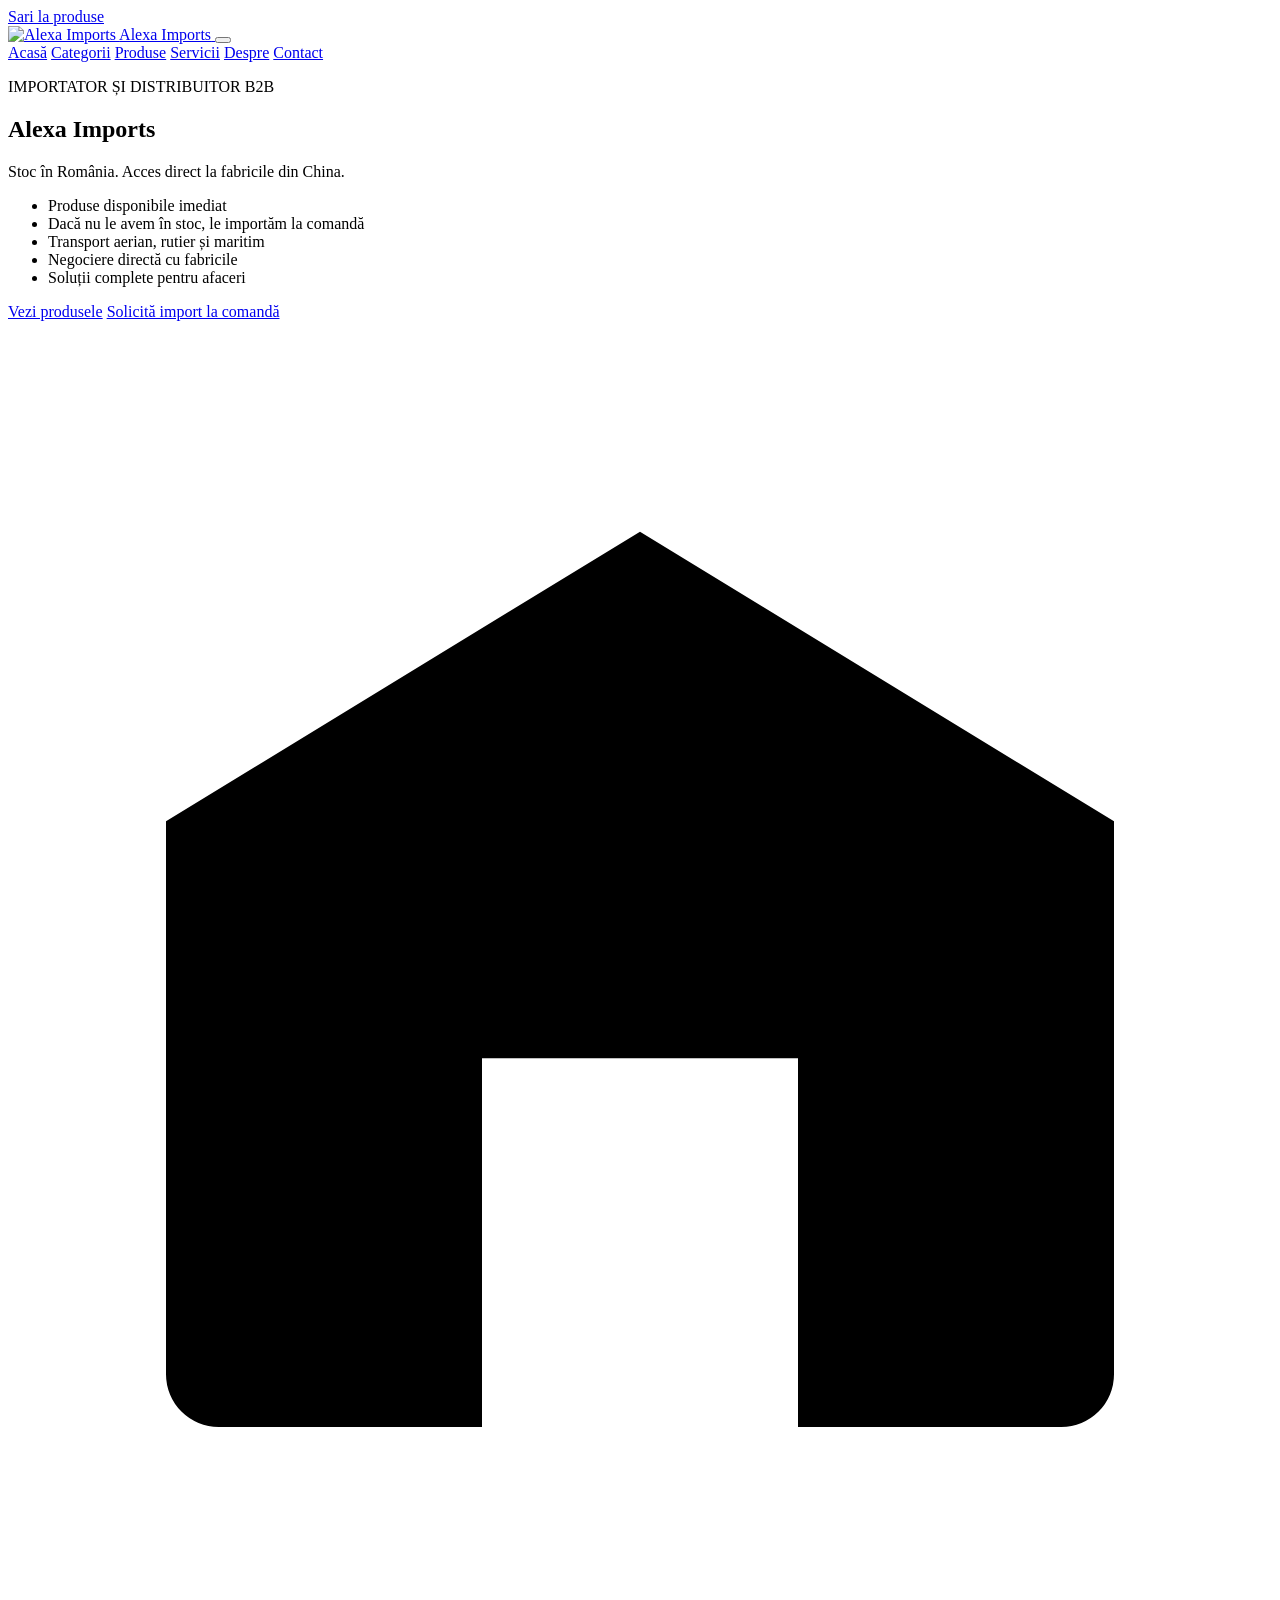
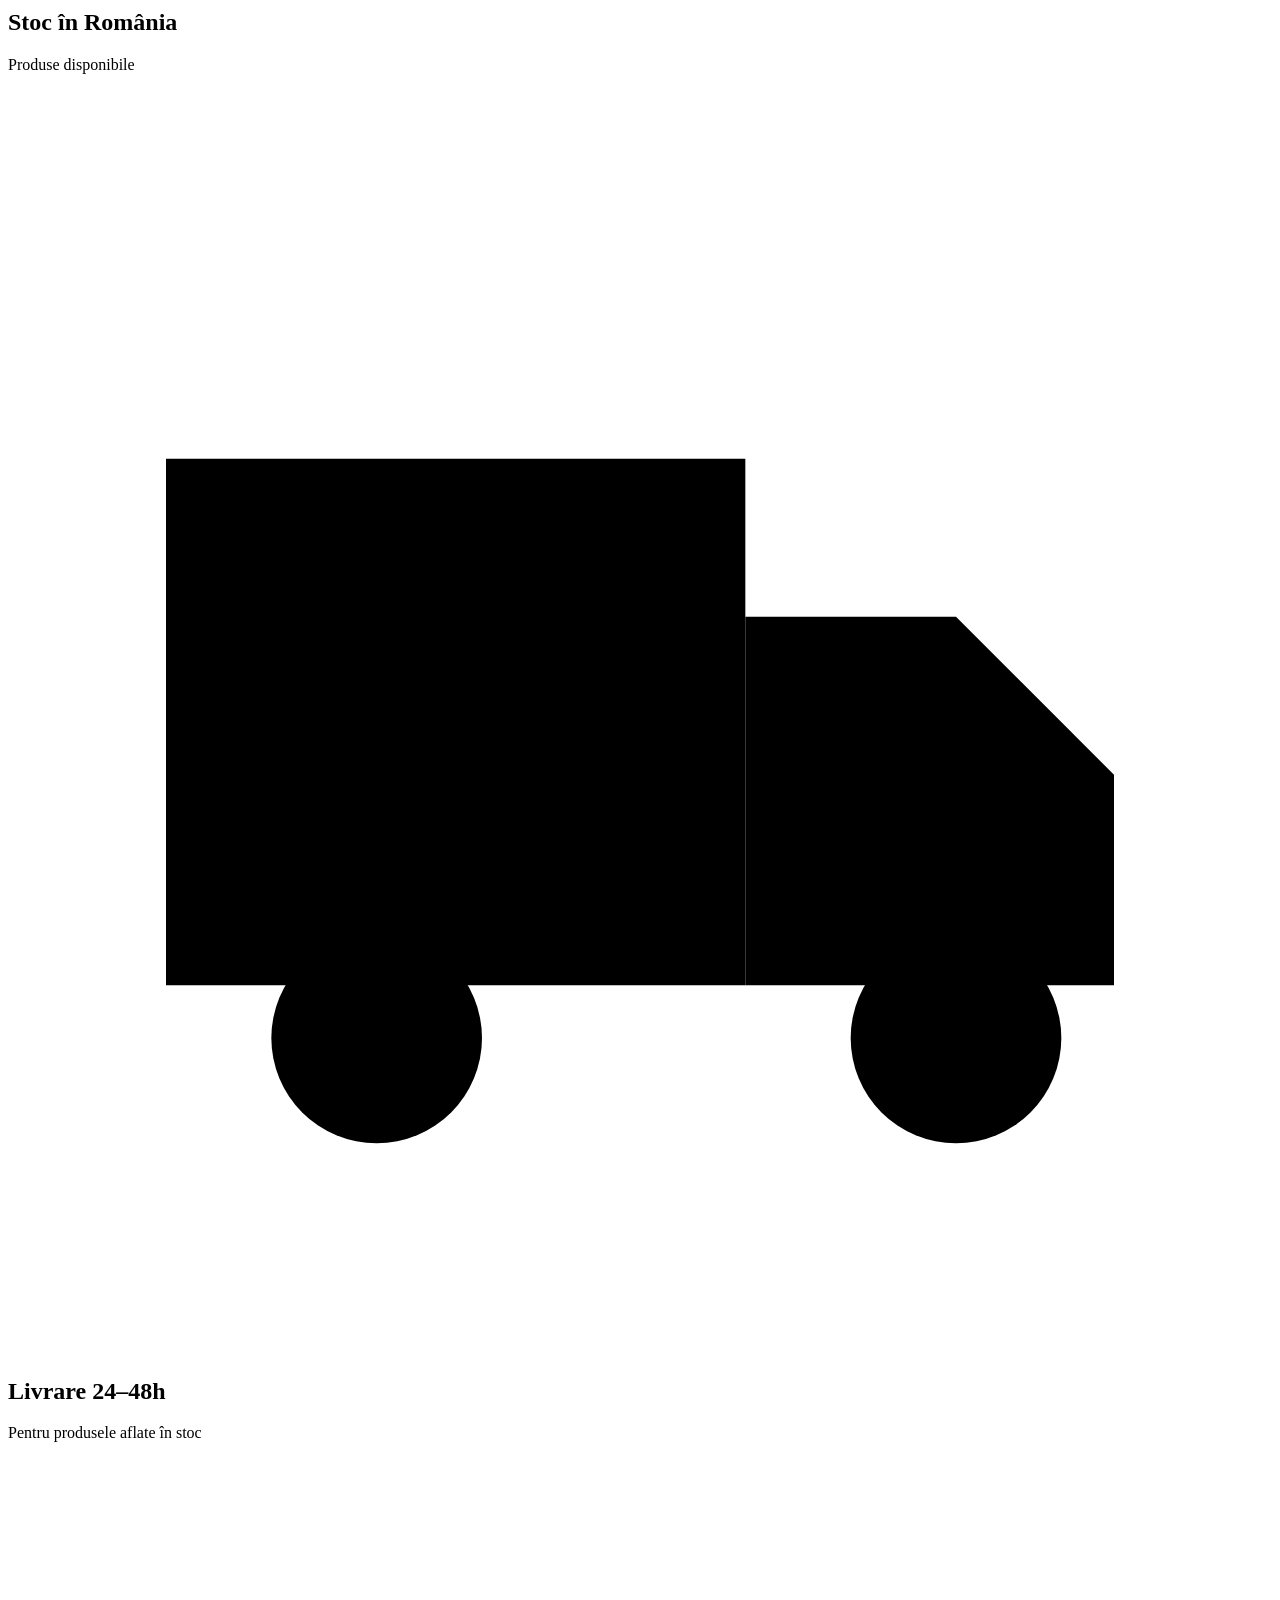
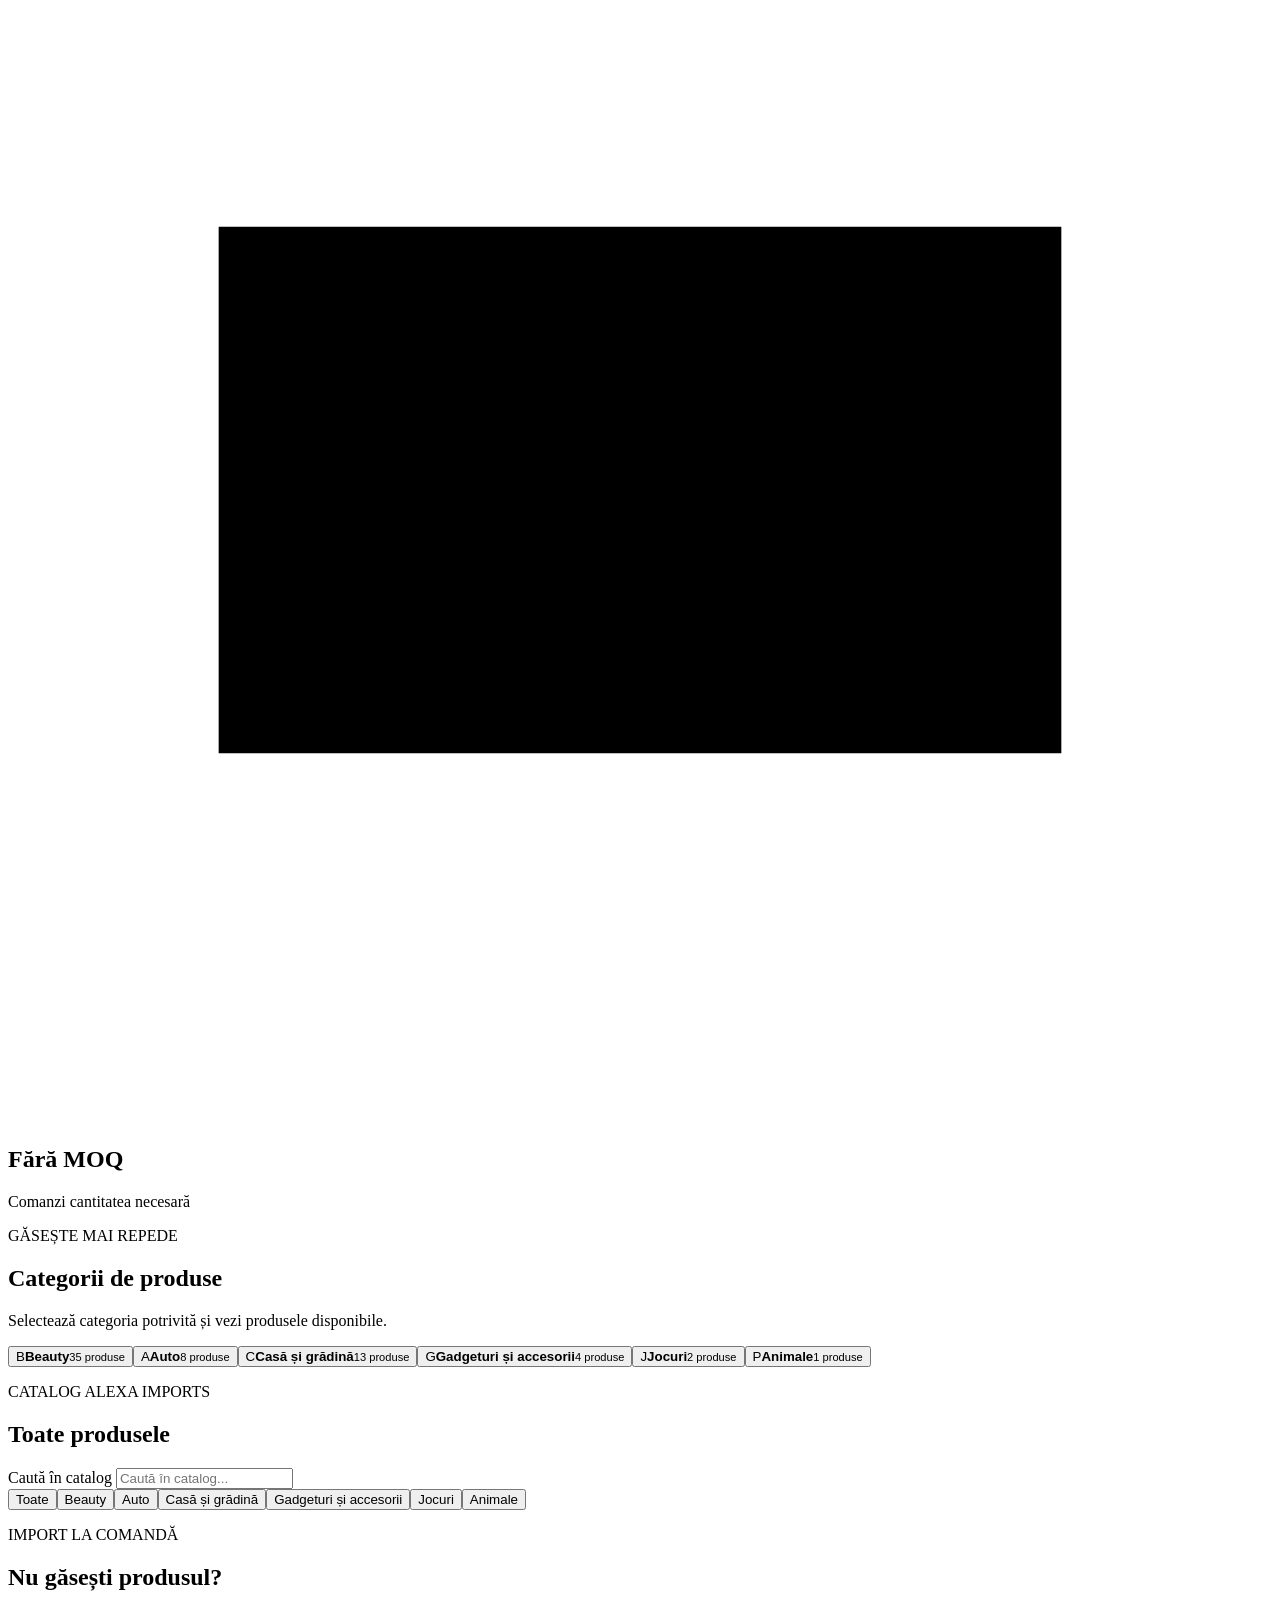
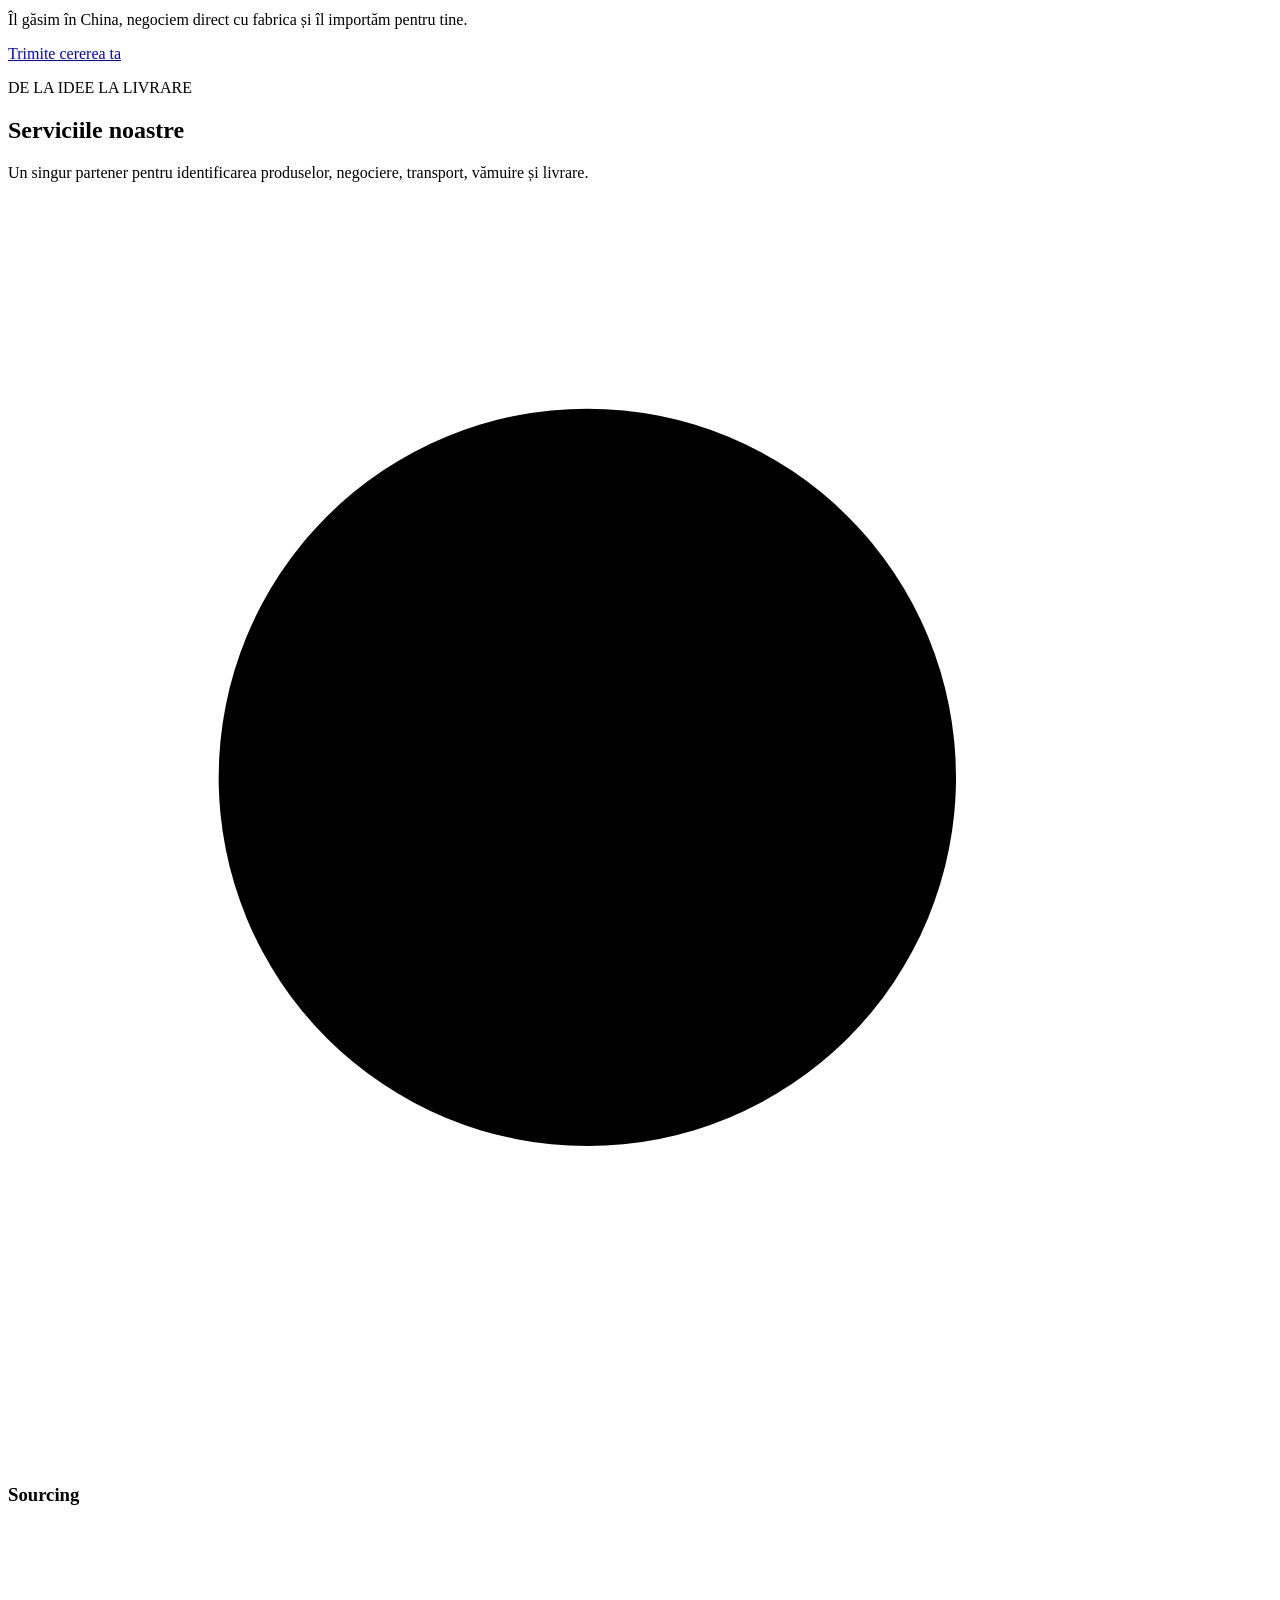
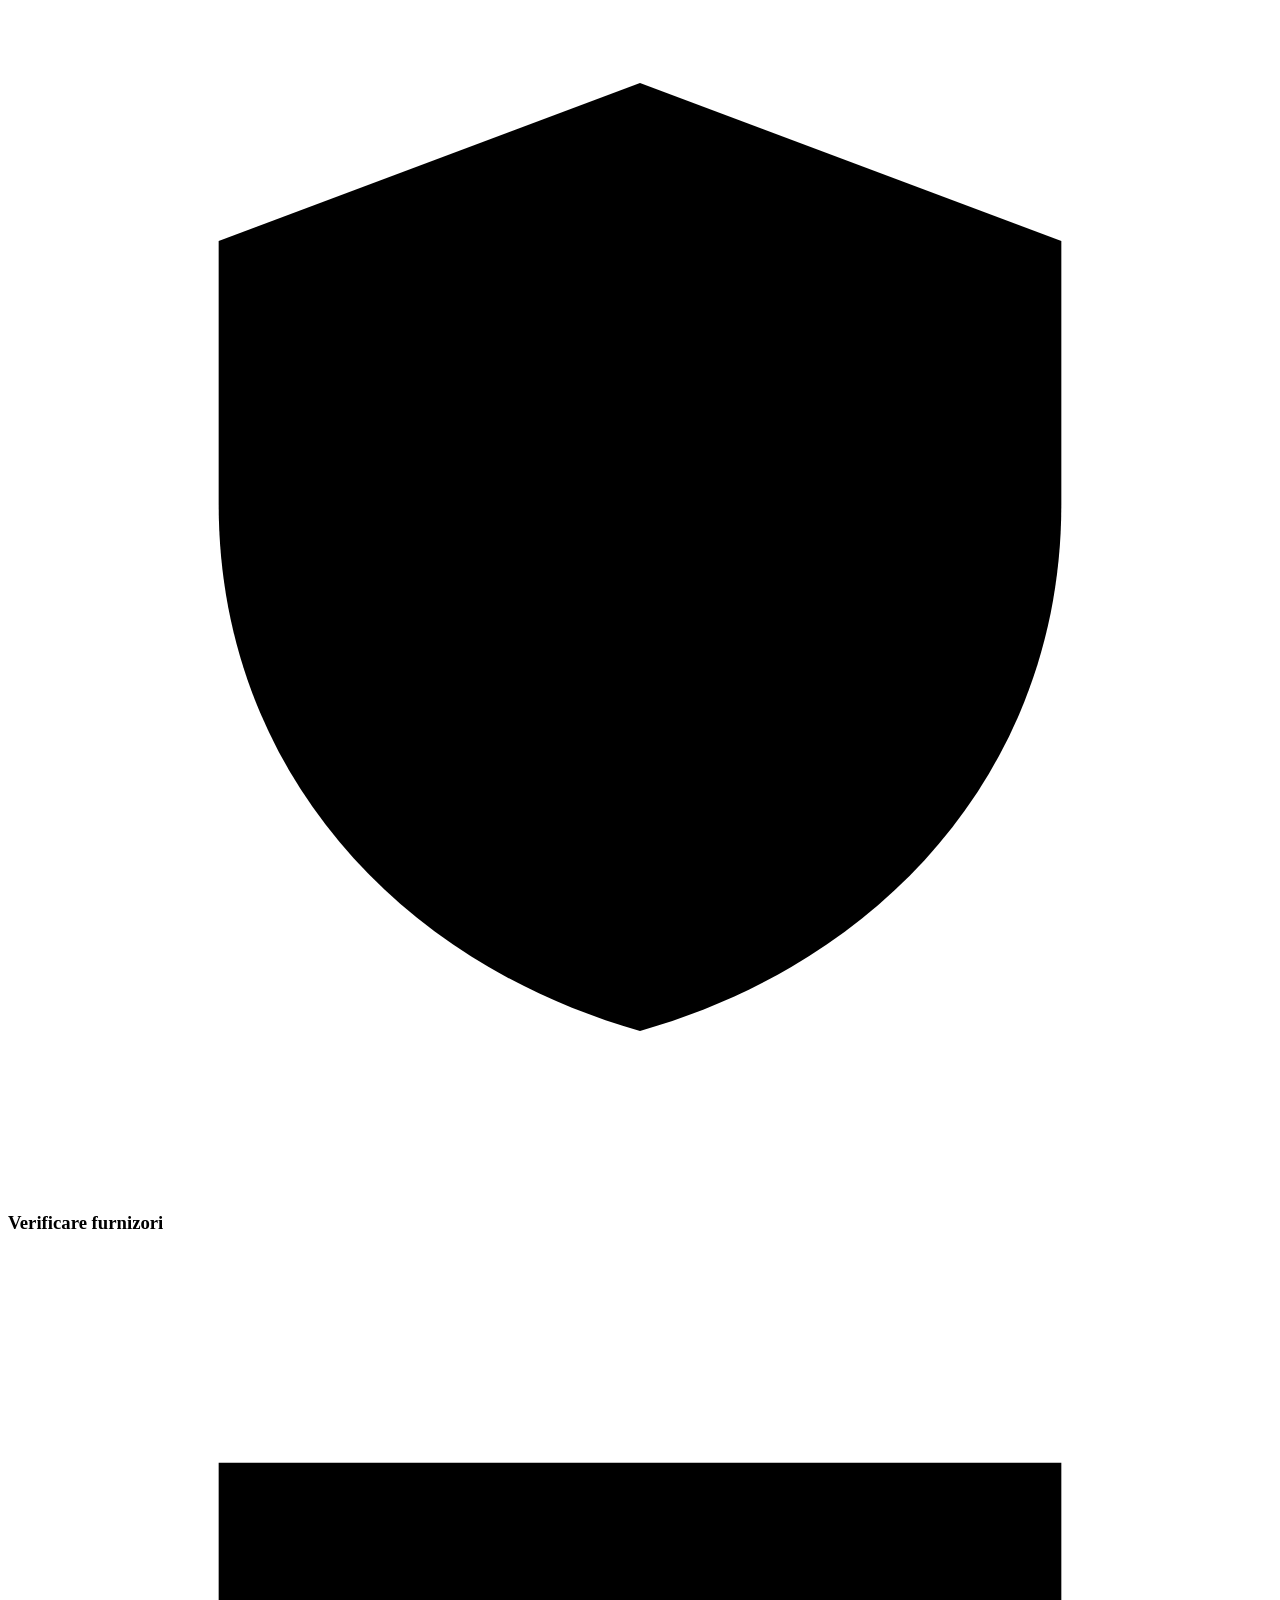
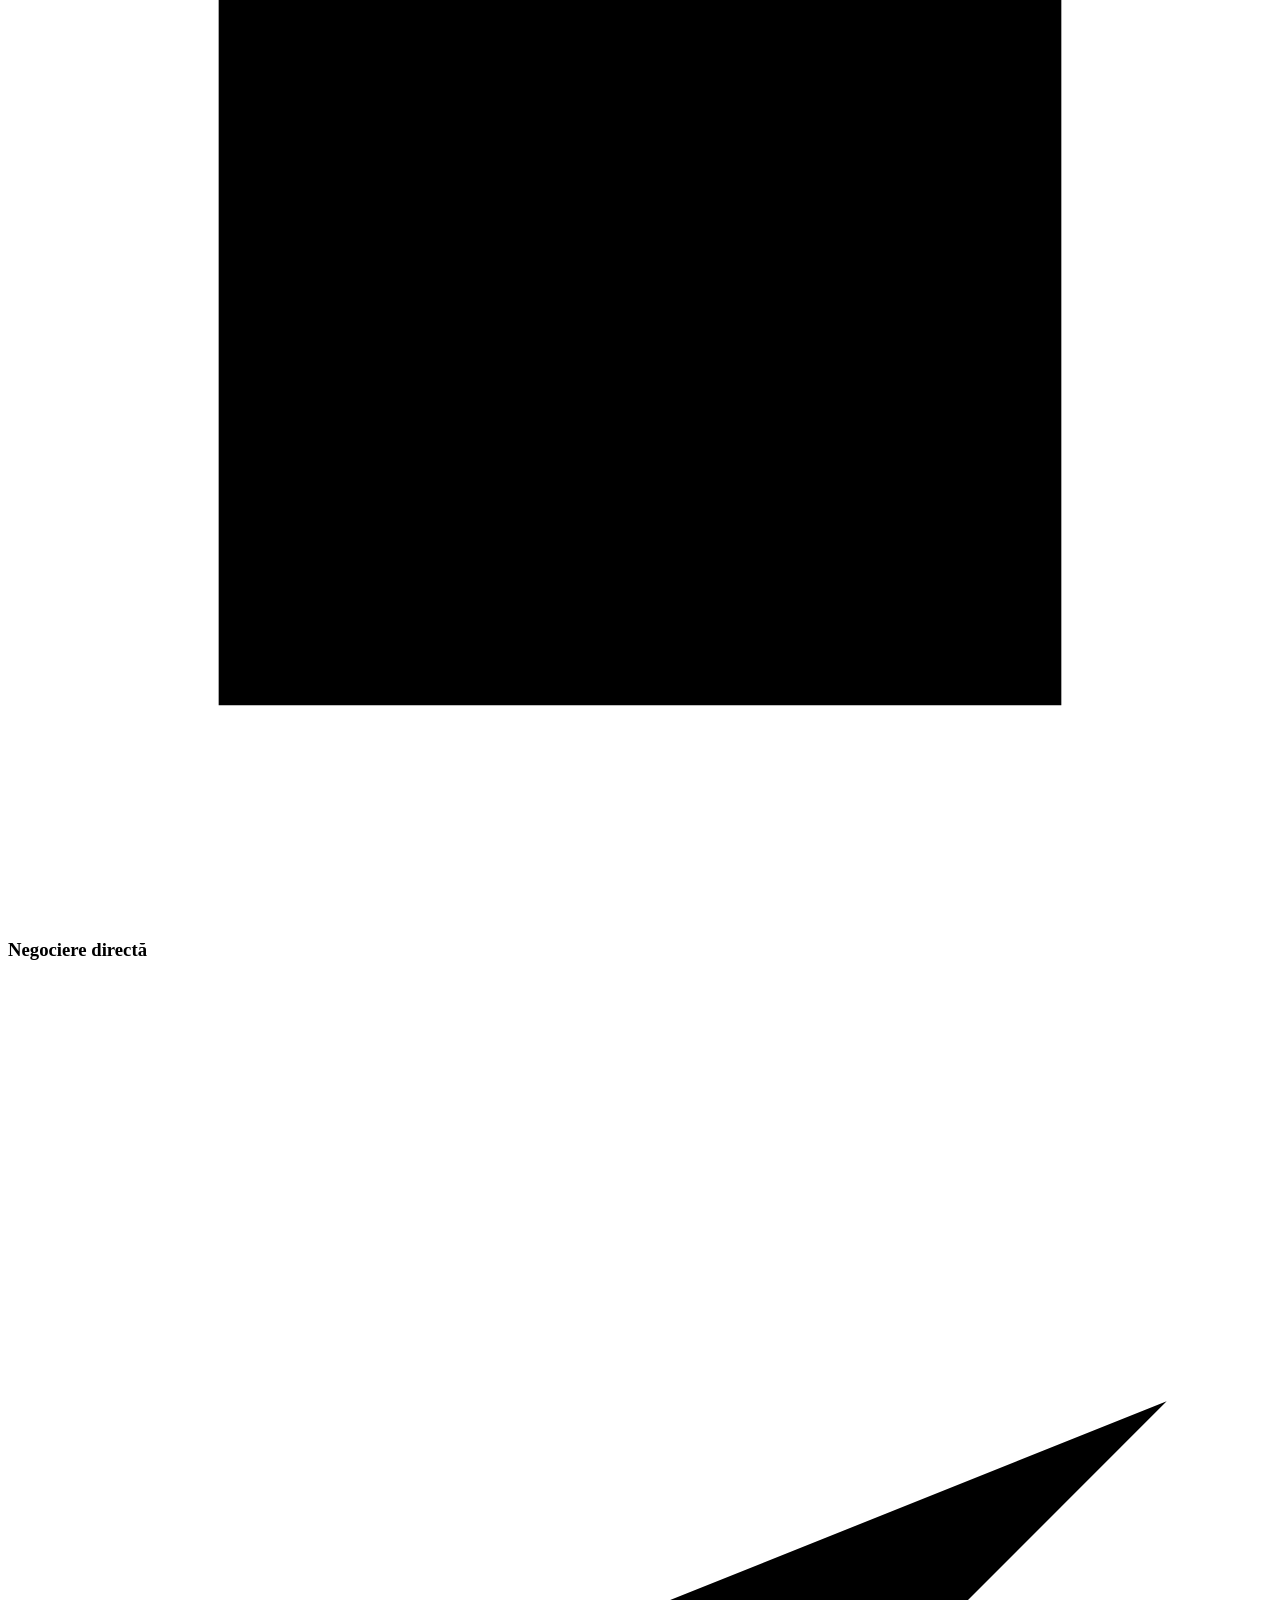
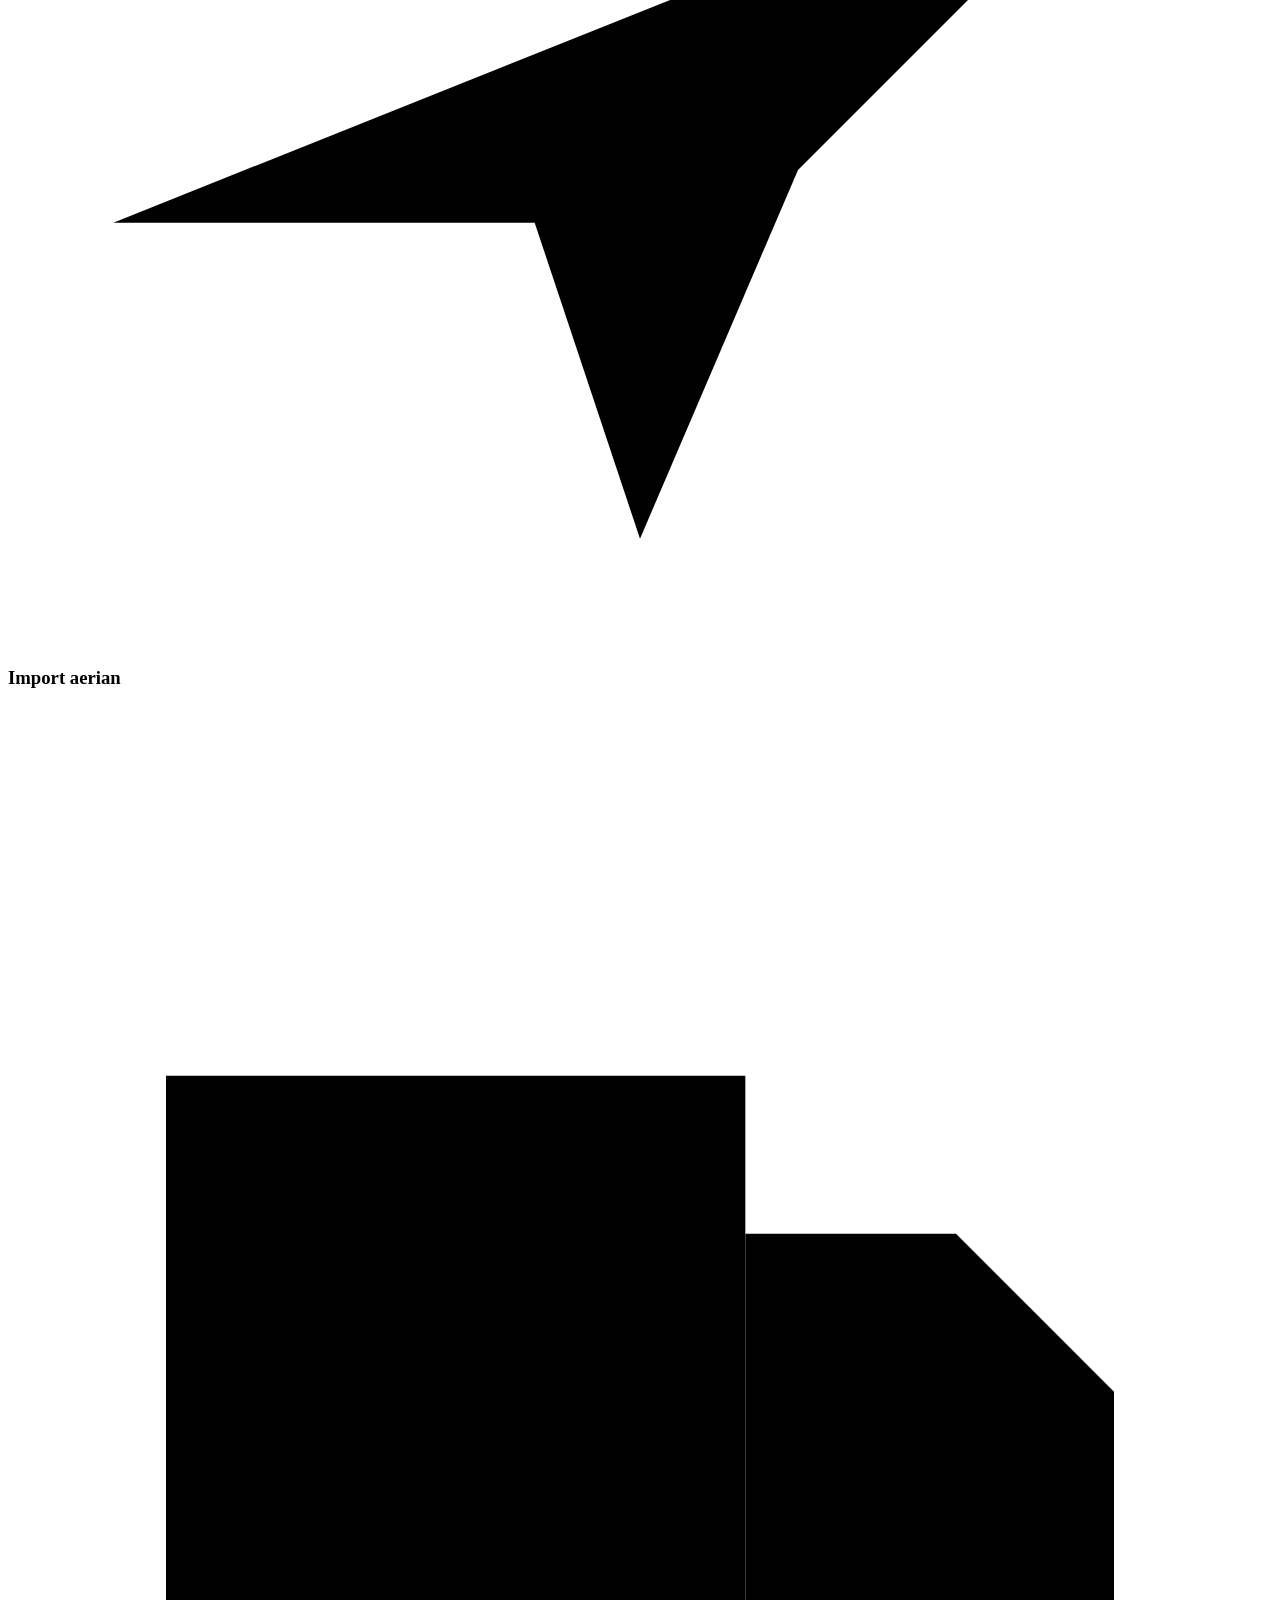
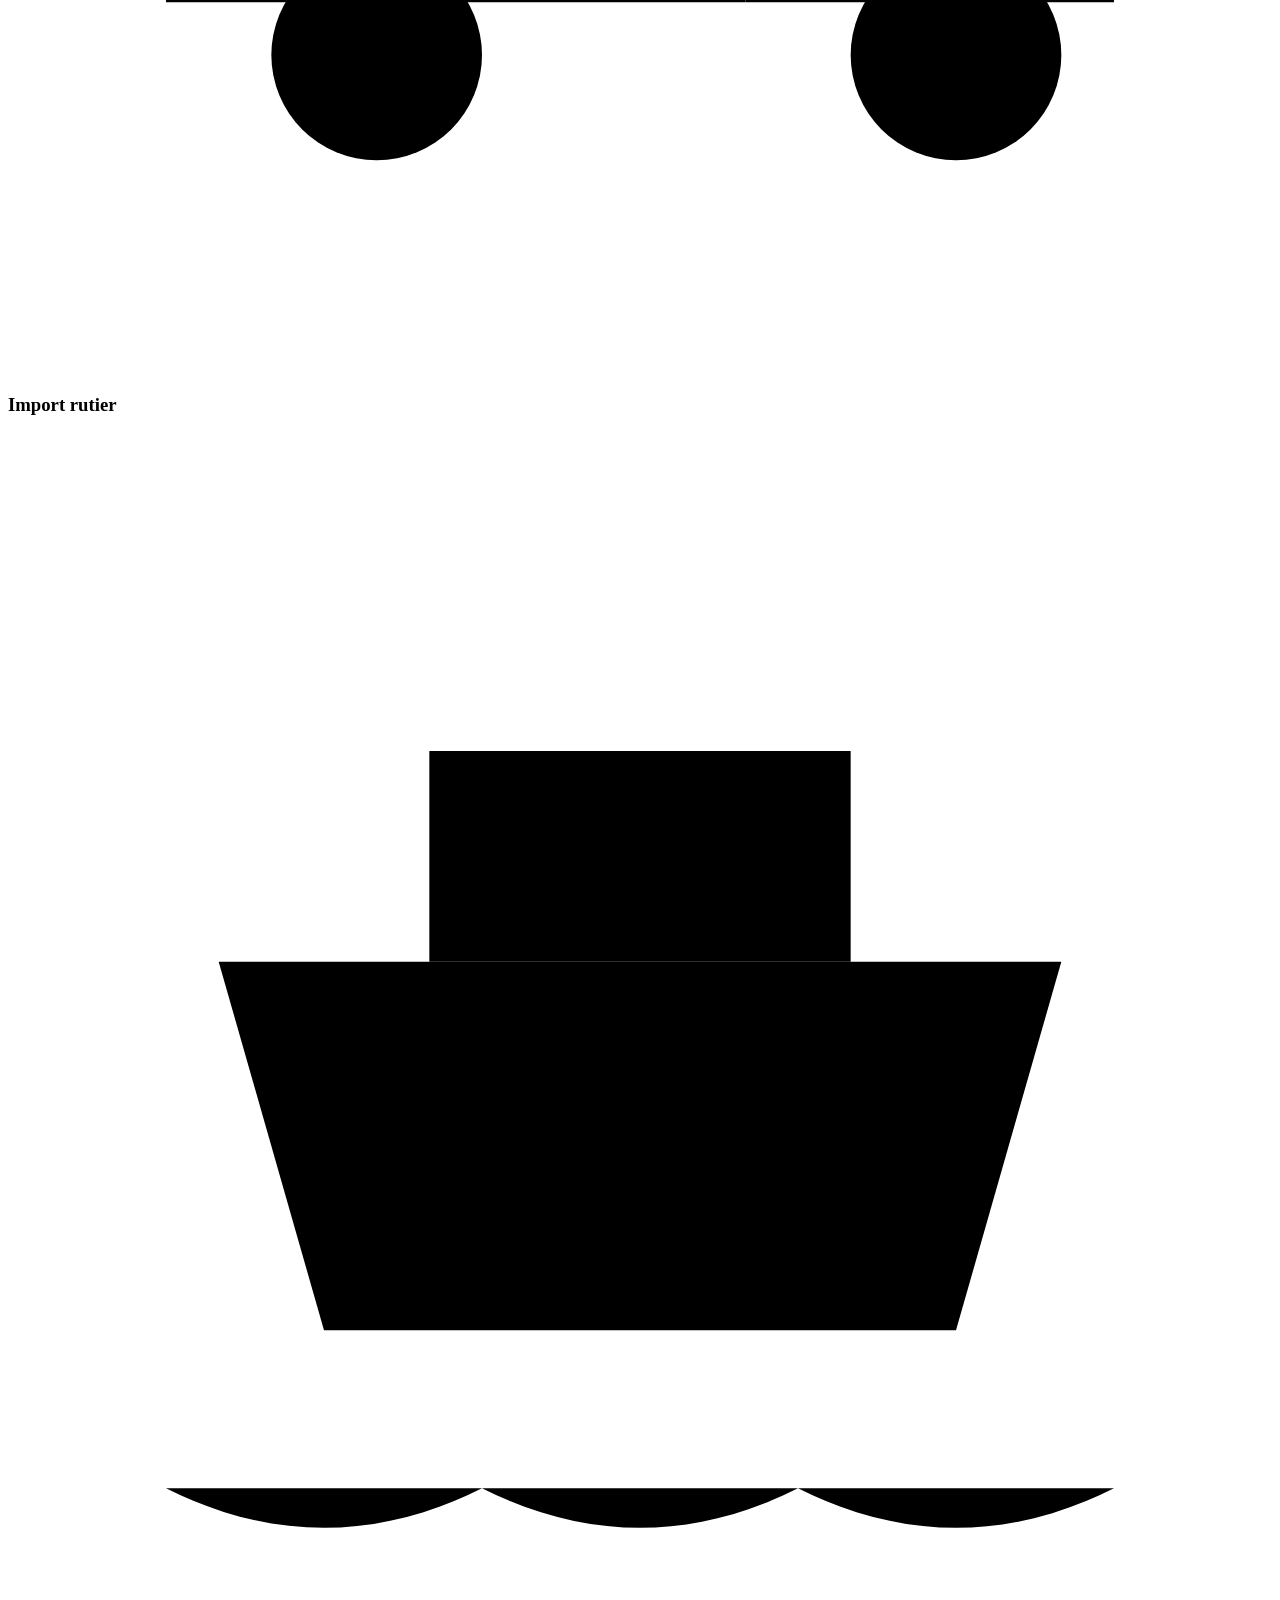
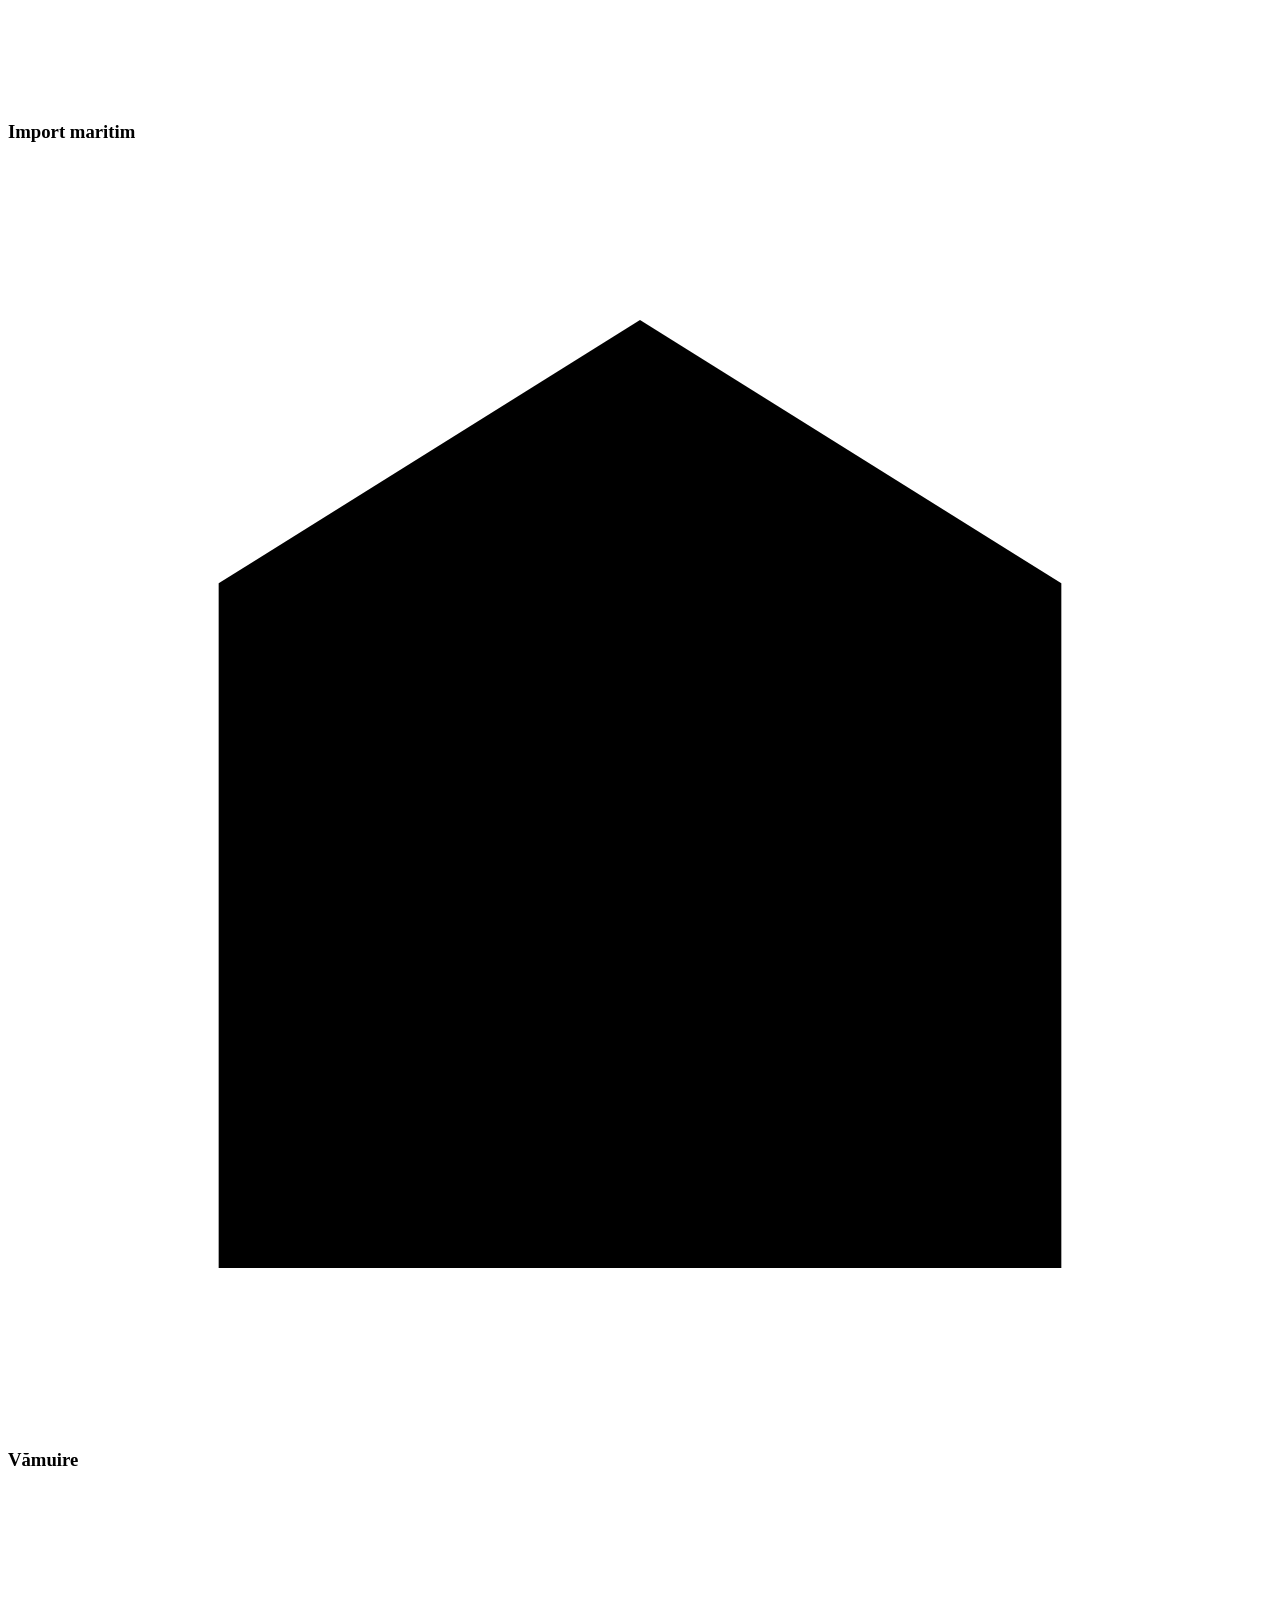
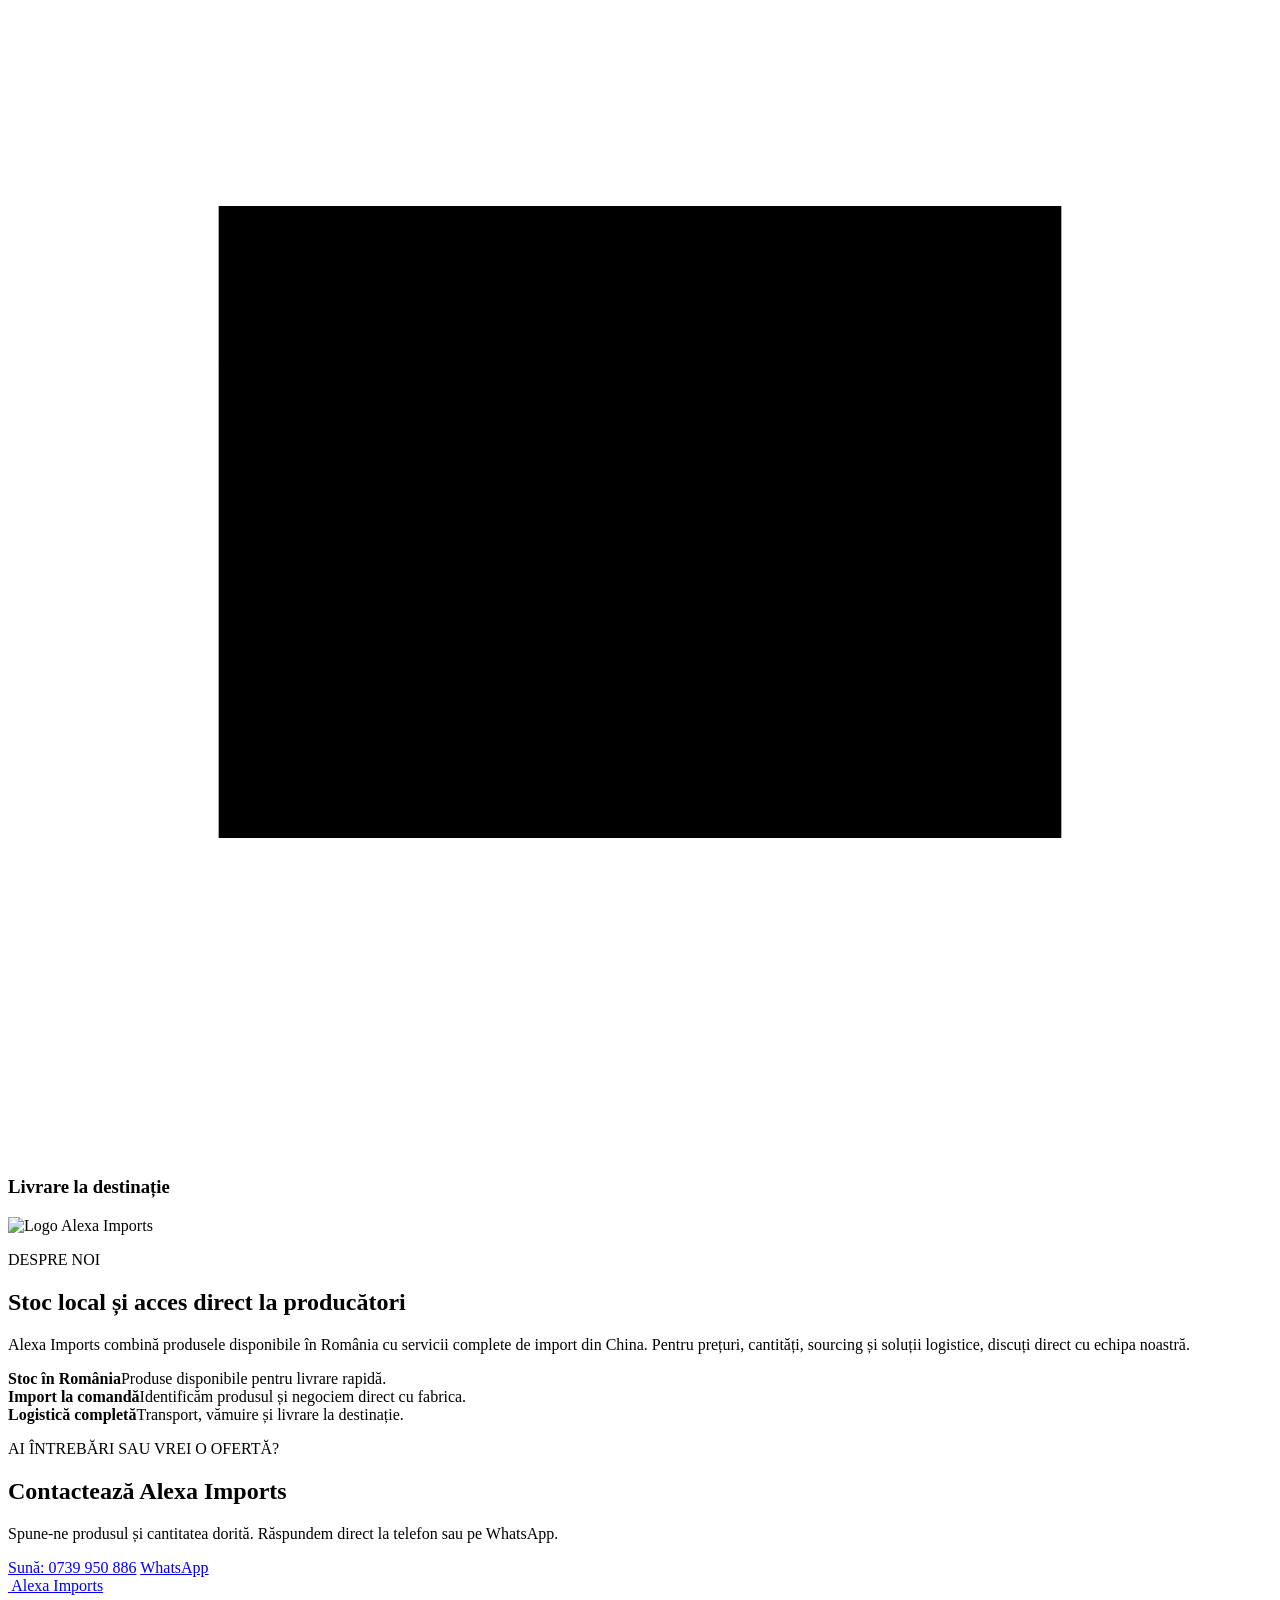
==== commit 9b1d6da2: "Add files via upload" ====
--- a/index.html
+++ b/index.html
@@ -84,7 +84,7 @@
 </div>
 <p>Selectează categoria potrivită și vezi produsele disponibile.</p>
 </div>
-<div class="category-grid"><button class="category-card" data-category="Beauty"><span class="category-letter">B</span><span><strong>Beauty</strong><small>35 produse</small></span></button><button class="category-card" data-category="Auto"><span class="category-letter">A</span><span><strong>Auto</strong><small>8 produse</small></span></button><button class="category-card" data-category="Casă și grădină"><span class="category-letter">C</span><span><strong>Casă și grădină</strong><small>13 produse</small></span></button><button class="category-card" data-category="Gadgeturi și accesorii"><span class="category-letter">G</span><span><strong>Gadgeturi și accesorii</strong><small>3 produse</small></span></button><button class="category-card" data-category="Jocuri"><span class="category-letter">J</span><span><strong>Jocuri</strong><small>2 produse</small></span></button><button class="category-card" data-category="Animale"><span class="category-letter">P</span><span><strong>Animale</strong><small>1 produse</small></span></button></div>
+<div class="category-grid"><button class="category-card" data-category="Beauty"><span class="category-letter">B</span><span><strong>Beauty</strong><small>35 produse</small></span></button><button class="category-card" data-category="Auto"><span class="category-letter">A</span><span><strong>Auto</strong><small>8 produse</small></span></button><button class="category-card" data-category="Casă și grădină"><span class="category-letter">C</span><span><strong>Casă și grădină</strong><small>13 produse</small></span></button><button class="category-card" data-category="Gadgeturi și accesorii"><span class="category-letter">G</span><span><strong>Gadgeturi și accesorii</strong><small>4 produse</small></span></button><button class="category-card" data-category="Jocuri"><span class="category-letter">J</span><span><strong>Jocuri</strong><small>2 produse</small></span></button><button class="category-card" data-category="Animale"><span class="category-letter">P</span><span><strong>Animale</strong><small>1 produse</small></span></button></div>
 </div>
 </section>
 <section class="section products-section" id="produse">
